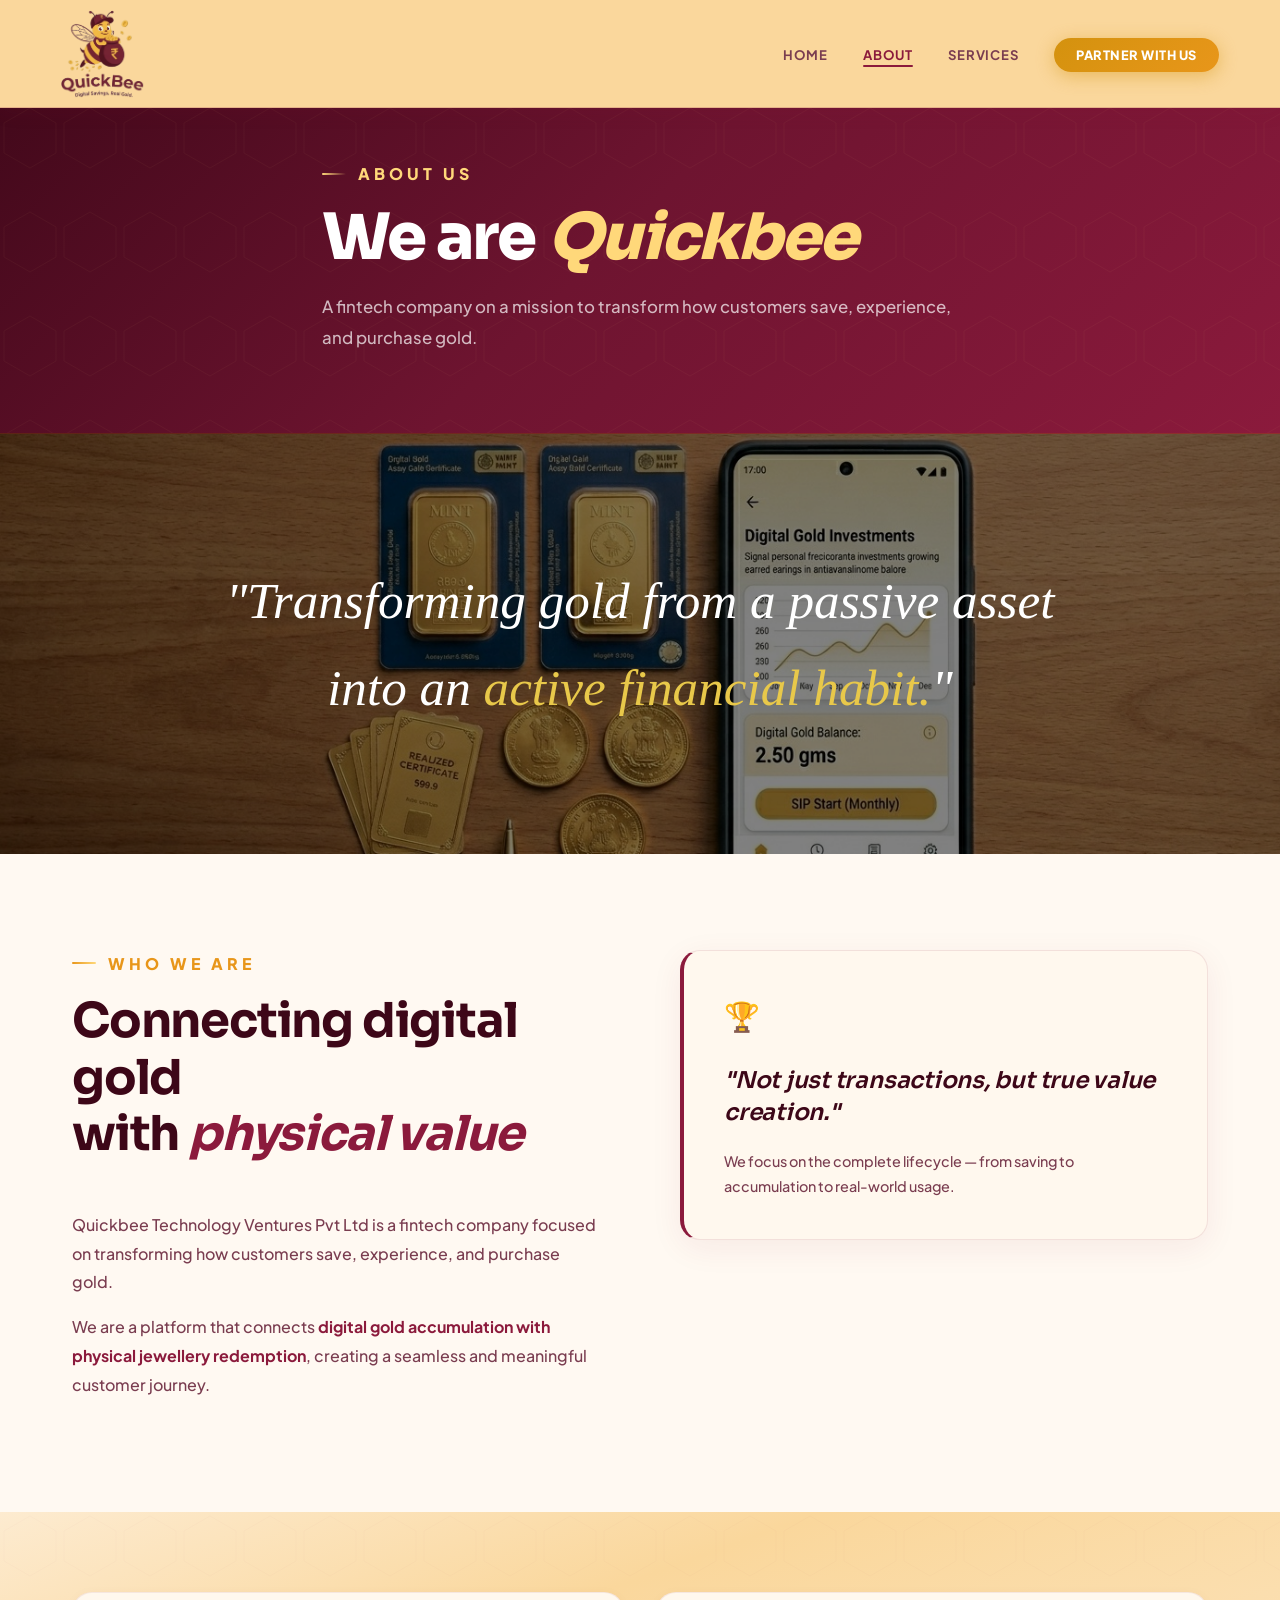
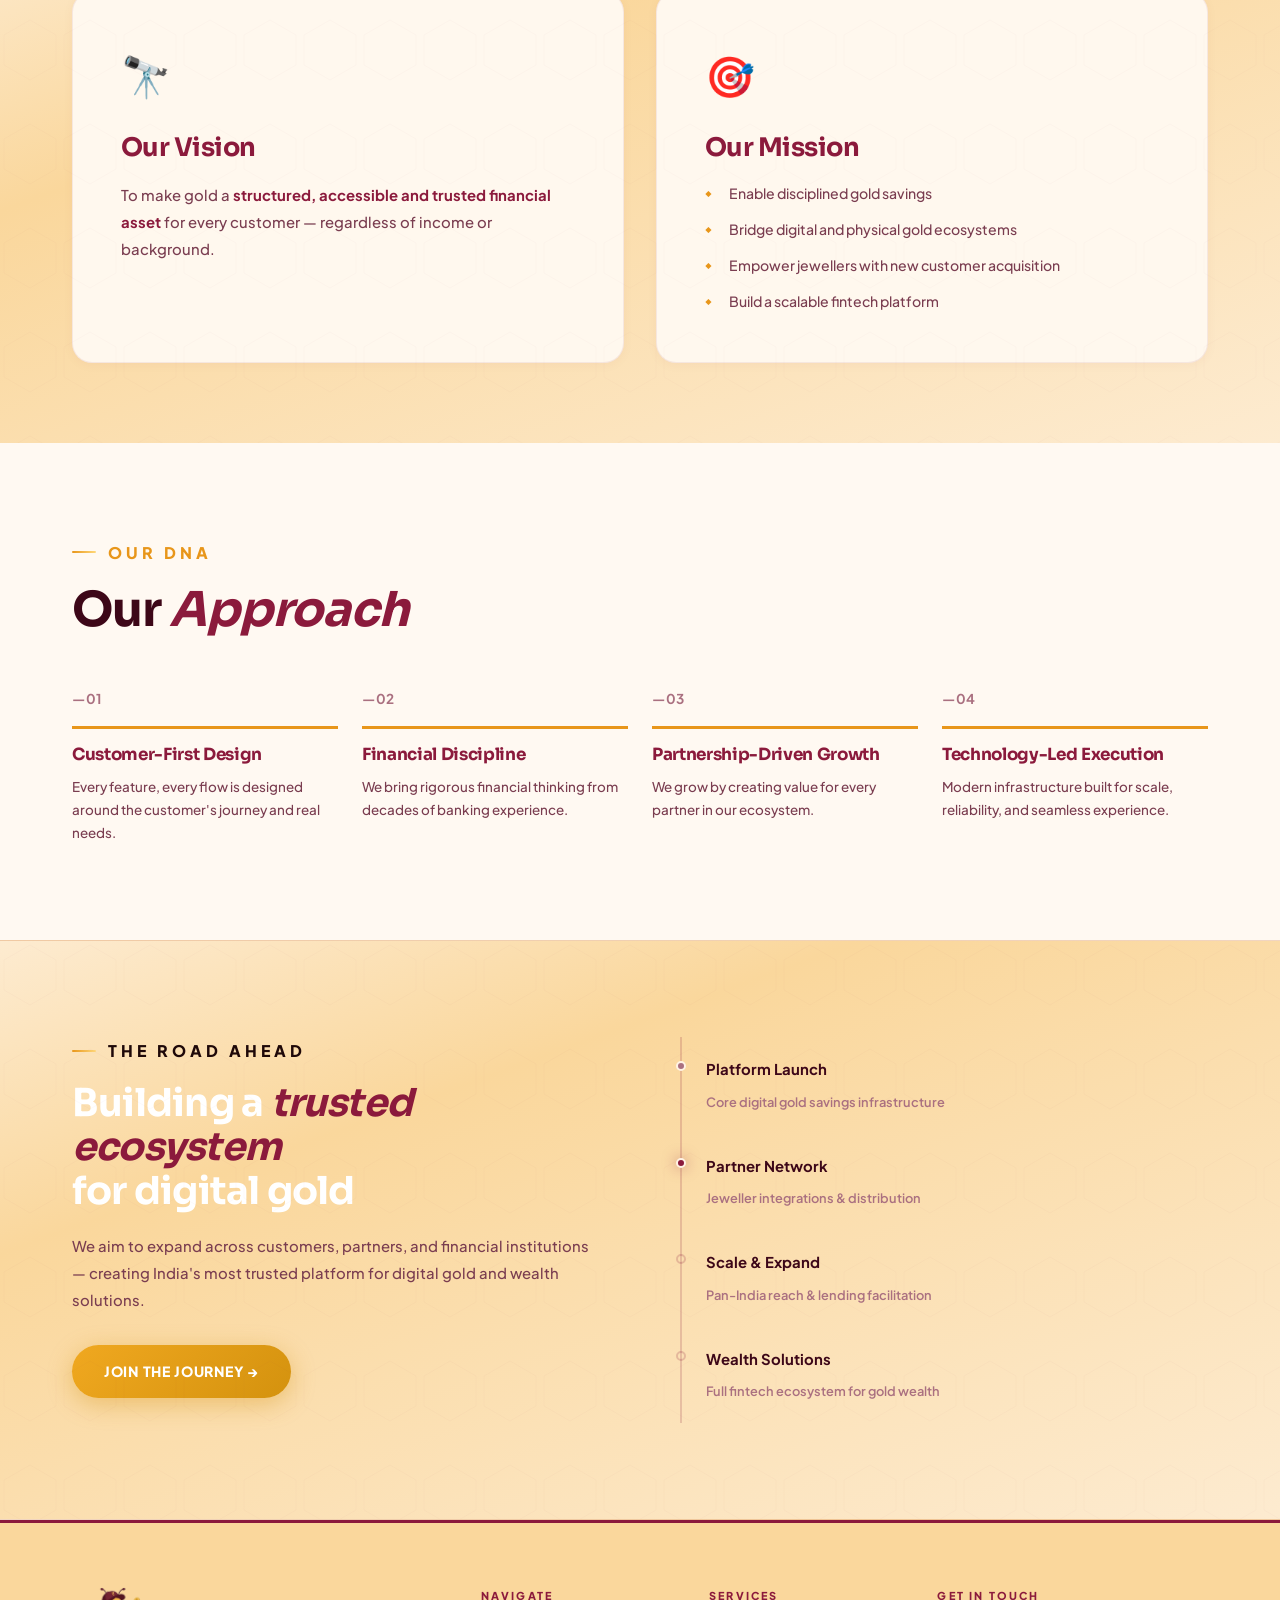
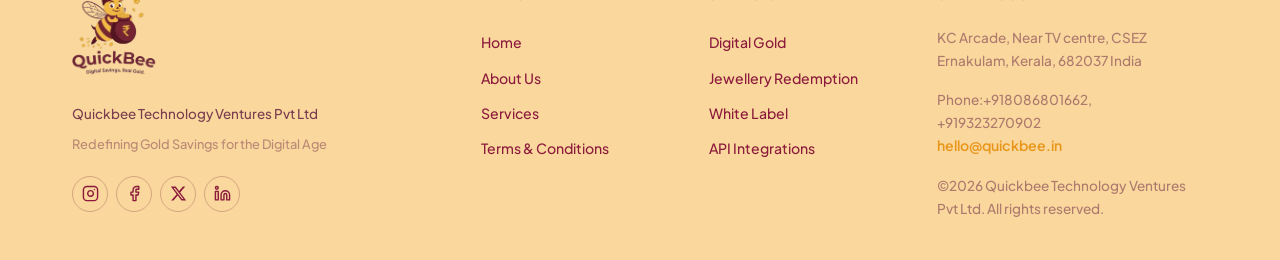
==== about.html @ bd5baaf5 "Add files via upload" ====
<!DOCTYPE html>
<html lang="en">
<head>
  <meta charset="UTF-8" />
  <meta name="viewport" content="width=device-width, initial-scale=1.0" />
  <title>About Us — Quickbee</title>
  <link rel="stylesheet" href="styles.css" />
  <link rel="preconnect" href="https://fonts.googleapis.com">
  <link rel="preconnect" href="https://fonts.gstatic.com" crossorigin>
  <link href="https://fonts.googleapis.com/css2?family=Sora:wght@400;600;700;800&family=Plus+Jakarta+Sans:ital,wght@0,400;0,500;0,600;0,700;0,800;1,500&display=swap" rel="stylesheet">
</head>
<body>

<!-- NAV -->
<nav class="nav" id="nav">
   <a href="index.html" class="nav-logo">
  <img src="logo.png" alt="Quickbee" class="nav-logo-img">
</a>
  <ul class="nav-links">
    <li><a href="index.html">Home</a></li>
    <li><a href="about.html" class="active">About</a></li>
    <li><a href="services.html">Services</a></li>
    <!--<li><a href="team.html">Team</a></li>-->
    <li><a href="index.html#contact" class="nav-cta">Partner With Us</a></li>
  </ul>
  <button class="hamburger" id="hamburger">
    <span></span><span></span><span></span>
  </button>
</nav>

<!-- PAGE HERO -->
<section class="page-hero">
  <div class="page-hero-bg">
    <div class="gold-orb orb1"></div>
    <div class="gold-orb orb2"></div>
  </div>
  <div class="container page-hero-content">
    <div class="section-label reveal" >About Us</div>
    <h1 class="reveal">We are <em>Quickbee</em></h1>
    <p class="reveal">A fintech company on a mission to transform how customers save, experience, and purchase gold.</p>
  </div>
</section>
<div style="width:100%; height:420px; overflow:hidden; position:relative;">
  <img src="about.jpg" 
       alt="Gold bars" 
       style="width:100%; height:100%; object-fit:cover; object-position:center; filter:brightness(0.5);">
  <div style="position:absolute; inset:0; display:flex; align-items:center; justify-content:center; flex-direction:column; gap:1rem;">
    <p style="font-family:'Cormorant Garamond',serif; font-size:clamp(1.8rem,4vw,3.5rem); color:#fff; font-style:italic; text-align:center; padding:0 2rem;">
      "Transforming gold from a passive asset<br/>into an <span style="color:#e8c84a">active financial habit.</span>"
    </p>
  </div>
</div>
<!-- WHO WE ARE -->
<section class="section-pad">
  <div class="container about-intro">
    <div class="about-text reveal">
      <div class="section-label">Who We Are</div>
      <h2 class="section-title">Connecting digital gold<br/>with <em>physical value</em></h2>
      <p>Quickbee Technology Ventures Pvt Ltd is a fintech company focused on transforming how customers save, experience, and purchase gold.</p>
      <p>We are a platform that connects <strong>digital gold accumulation with physical jewellery redemption</strong>, creating a seamless and meaningful customer journey.</p>
    </div>
    <div class="about-highlight reveal">
      <div class="highlight-card">
        <div class="hc-icon">🏆</div>
        <blockquote>"Not just transactions, but true value creation."</blockquote>
        <p>We focus on the complete lifecycle — from saving to accumulation to real-world usage.</p>
      </div>
    </div>
  </div>
</section>

<!-- VISION & MISSION -->
<section class="vm-section">
  <div class="container">
    <div class="vm-grid">
      <div class="vm-card reveal" style="--delay:0.05s">
        <div class="vm-icon">🔭</div>
        <h3>Our Vision</h3>
        <p>To make gold a <strong>structured, accessible and trusted financial asset</strong> for every customer — regardless of income or background.</p>
      </div>
      <div class="vm-card mission reveal" style="--delay:0.2s">
        <div class="vm-icon">🎯</div>
        <h3>Our Mission</h3>
        <ul class="vm-list">
          <li>Enable disciplined gold savings</li>
          <li>Bridge digital and physical gold ecosystems</li>
          <li>Empower jewellers with new customer acquisition</li>
          <li>Build a scalable fintech platform</li>
        </ul>
      </div>
    </div>
  </div>
</section>

<!-- APPROACH -->
<section class="section-pad">
  <div class="container">
    <div class="section-label reveal">Our DNA</div>
    <h2 class="section-title reveal">Our <em>Approach</em></h2>
    <div class="approach-grid">
      <div class="approach-item reveal" style="--delay:0.05s">
        <div class="approach-num">—01</div>
        <h3>Customer-First Design</h3>
        <p>Every feature, every flow is designed around the customer's journey and real needs.</p>
      </div>
      <div class="approach-item reveal" style="--delay:0.15s">
        <div class="approach-num">—02</div>
        <h3>Financial Discipline</h3>
        <p>We bring rigorous financial thinking from decades of banking experience.</p>
      </div>
      <div class="approach-item reveal" style="--delay:0.25s">
        <div class="approach-num">—03</div>
        <h3>Partnership-Driven Growth</h3>
        <p>We grow by creating value for every partner in our ecosystem.</p>
      </div>
      <div class="approach-item reveal" style="--delay:0.35s">
        <div class="approach-num">—04</div>
        <h3>Technology-Led Execution</h3>
        <p>Modern infrastructure built for scale, reliability, and seamless experience.</p>
      </div>
    </div>
  </div>
</section>

<!-- ROAD AHEAD -->
<section class="road-ahead">
  <div class="container road-content">
    <div class="road-text reveal">
      <div class="section-label" style="color:var(--gold-light)">The Road Ahead</div>
      <h2 style="color:#fff">Building a <em>trusted ecosystem</em><br/>for digital gold</h2>
      <p>We aim to expand across customers, partners, and financial institutions — creating India's most trusted platform for digital gold and wealth solutions.</p>
      <a href="index.html#contact" class="btn-gold" style="margin-top:2rem; display:inline-block">Join the Journey →</a>
    </div>
    <div class="road-visual reveal">
      <div class="timeline">
        <div class="tl-item">
          <div class="tl-dot"></div>
          <div class="tl-text">
            <strong>Platform Launch</strong>
            <span>Core digital gold savings infrastructure</span>
          </div>
        </div>
        <div class="tl-item">
          <div class="tl-dot active"></div>
          <div class="tl-text">
            <strong>Partner Network</strong>
            <span>Jeweller integrations & distribution</span>
          </div>
        </div>
        <div class="tl-item">
          <div class="tl-dot upcoming"></div>
          <div class="tl-text">
            <strong>Scale & Expand</strong>
            <span>Pan-India reach & lending facilitation</span>
          </div>
        </div>
        <div class="tl-item">
          <div class="tl-dot upcoming"></div>
          <div class="tl-text">
            <strong>Wealth Solutions</strong>
            <span>Full fintech ecosystem for gold wealth</span>
          </div>
        </div>
      </div>
    </div>
  </div>
</section>

<!-- FOOTER -->
<footer class="footer">
  <div class="container footer-grid">
    <div class="footer-brand">
       <a href="index.html" class="nav-logo">
  <img src="logo.png" alt="Quickbee" class="nav-logo-img">
</a>
      <p>Quickbee Technology Ventures Pvt Ltd</p>
      <p style="margin-top:0.5rem; font-size:0.8rem; opacity:0.5">Redefining Gold Savings for the Digital Age</p>
	   <div class="footer-social">
        <a href="" target="_blank" rel="noopener" aria-label="Instagram">
          <svg xmlns="http://www.w3.org/2000/svg" width="17" height="17" viewBox="0 0 24 24" fill="none" stroke="currentColor" stroke-width="2" stroke-linecap="round" stroke-linejoin="round"><rect x="2" y="2" width="20" height="20" rx="5" ry="5"/><path d="M16 11.37A4 4 0 1 1 12.63 8 4 4 0 0 1 16 11.37z"/><line x1="17.5" y1="6.5" x2="17.51" y2="6.5"/></svg>
        </a>
        <a href="" target="_blank" rel="noopener" aria-label="Facebook">
          <svg xmlns="http://www.w3.org/2000/svg" width="17" height="17" viewBox="0 0 24 24" fill="none" stroke="currentColor" stroke-width="2" stroke-linecap="round" stroke-linejoin="round"><path d="M18 2h-3a5 5 0 0 0-5 5v3H7v4h3v8h4v-8h3l1-4h-4V7a1 1 0 0 1 1-1h3z"/></svg>
        </a>
        <a href="" target="_blank" rel="noopener" aria-label="X (Twitter)">
          <svg xmlns="http://www.w3.org/2000/svg" width="17" height="17" viewBox="0 0 24 24" fill="currentColor"><path d="M18.244 2.25h3.308l-7.227 8.26 8.502 11.24H16.17l-5.214-6.817L4.99 21.75H1.68l7.73-8.835L1.254 2.25H8.08l4.713 6.231zm-1.161 17.52h1.833L7.084 4.126H5.117z"/></svg>
        </a>
        <a href="" target="_blank" rel="noopener" aria-label="LinkedIn">
          <svg xmlns="http://www.w3.org/2000/svg" width="17" height="17" viewBox="0 0 24 24" fill="none" stroke="currentColor" stroke-width="2" stroke-linecap="round" stroke-linejoin="round"><path d="M16 8a6 6 0 0 1 6 6v7h-4v-7a2 2 0 0 0-2-2 2 2 0 0 0-2 2v7h-4v-7a6 6 0 0 1 6-6z"/><rect x="2" y="9" width="4" height="12"/><circle cx="4" cy="4" r="2"/></svg>
        </a>
       
      </div>
    </div>
    <div class="footer-links">
      <h4>Navigate</h4>
      <a href="index.html">Home</a>
      <a href="about.html">About Us</a> 
      <a href="services.html">Services</a>
      <!--<a href="team.html">Team</a>-->
	        <a href="terms.html">Terms &amp; Conditions</a>

    </div>
    <div class="footer-links">
      <h4>Services</h4>
      <a href="services.html">Digital Gold</a>
      <a href="services.html">Jewellery Redemption</a>
      <a href="services.html">White Label</a>
      <a href="services.html">API Integrations</a>
    </div>
   <div class="footer-contact">
      <h4>Get In Touch</h4>
	        <p style="margin-top:1rem; font-size:0.85rem; opacity:0.6">KC Arcade, Near TV centre, CSEZ
Ernakulam, Kerala, 682037
India
</p>
<p style="margin-top:1rem; font-size:0.85rem; opacity:0.6">Phone:+918086801662, <br>
        +919323270902

</p>
      <a href="mailto:hello@quickbee.in">hello@quickbee.in</a>
      <p style="margin-top:1rem; font-size:0.85rem; opacity:0.6">©2026 Quickbee Technology Ventures Pvt Ltd. All rights reserved.</p>
    </div>
  </div>
</footer>

<script src="main.js"></script>
</body>
</html>
---- styles.css ----
/* QUICKBEE CSS — VERSION 4 — MOBILE RESPONSIVE FIX */

/* ============================================================
   QUICKBEE — Premium Redesign
   Fonts: Plus Jakarta Sans (body) + Sora (display)
   Theme: Dark hero, warm maroon/gold, rich sections
   ============================================================ */

/* --- TOKENS --- */
:root {
  --maroon:       #8B1A3C;
  --maroon-dark:  #5C0E26;
  --maroon-deep:  #3D0718;
  --maroon-mid:   #A82B50;
  --maroon-rich:  #6E1430;

  --gold:         #D4920E;
  --gold-bright:  #F0A820;
  --gold-warm:    #E8961A;
  --gold-pale:    #FFD87A;
  --gold-honey:   #FFC542;

  --cream:        #FFF9F2;
  --cream2:       #FFF3E5;
  --cream3:       #FDEBD2;
  --peach:        #FFE5CC;
  --warm-white:   #FFFAF5;

  --text:         #1E0808;
  --text-body:    #4A1525;
  --text-muted:   #7A3D50;
  --text-light:   #AA7080;
  --white:        #FFFFFF;

  --radius:       12px;
  --radius-lg:    20px;
  --radius-xl:    28px;
  --transition:   0.3s cubic-bezier(.25,.46,.45,.94);

  /* Section backgrounds */
  --section-alt: #fdebd0;
  --section-dark: linear-gradient(135deg, #3D0718 0%, #6E1430 50%, #8B1A3C 100%);
}

/* ============================================================
   RESET & BASE
   ============================================================ */
*, *::before, *::after { box-sizing: border-box; margin: 0; padding: 0; }
html { scroll-behavior: smooth; font-size: 16px; }

body {
  background: var(--cream);
  color: var(--text);
  font-family: 'Plus Jakarta Sans', sans-serif;
  font-weight: 400;
  line-height: 1.7;
  overflow-x: hidden;
}
/* ============================================================
   MOBILE-FIRST CRITICAL OVERRIDES — runs early to prevent flash
   ============================================================ */
@media (max-width: 900px) {
  .nav-links { display: none !important; }
  .hamburger { display: flex !important; }
}

img { max-width: 100%; display: block; }
a { text-decoration: none; color: inherit; }

h1, h2, h3 {
  font-family: 'Sora', sans-serif;
  line-height: 1.15;
  font-weight: 700;
  letter-spacing: -0.02em;
}

em { font-style: italic; color: var(--maroon); }

/* em inside dark backgrounds should be gold, not maroon */
.page-hero em,
.ecosystem em,
.testimonials em,
.cta-banner em,
.numbers-section em { color: var(--gold-pale); -webkit-text-fill-color: var(--gold-pale); }
.container { max-width: 1200px; margin: 0 auto; padding: 0 2rem; }
.section-pad { padding: 6rem 0; }

/* ============================================================
   NAV
   ============================================================ */
.nav {
  position: fixed;
  top: 0; left: 0; right: 0;
  z-index: 200;
  display: flex;
  align-items: center;
  justify-content: space-between;
  padding: 0.6rem 3.8rem;
  transition: var(--transition);
background: #FAD79C;
border-bottom: 1px solid rgba(139,26,60,0.2);
box-shadow: 0 2px 20px rgba(139,26,60,0.1);
}

.nav.scrolled {
  background: #FAD79C;
  border-bottom-color: rgba(139,26,60,0.2);
  backdrop-filter: none;
  -webkit-backdrop-filter: none;
  box-shadow: 0 4px 20px rgba(139,26,60,0.15);
}

/* On dark hero, nav links are white */

.nav-logo-img {
  height: 88px;
  width: auto;
  max-width: 160px;
  object-fit: contain;
  transition: height 0.3s ease;
}

.nav.scrolled .nav-logo-img {
  height: 88px;
}

.nav-logo {
  display: flex;
  align-items: center;
}
.nav-links {
	color: var(--maroon);

  display: flex;
  align-items: center;
  gap: 2.2rem;
  list-style: none;
}

.nav-links a {
  font-size: 0.82rem;
  font-weight: 700;
  letter-spacing: 0.06em;
  text-transform: uppercase;
  color: var(--text-muted);
  transition: color var(--transition);
  position: relative;
}

.nav-links a::after {
  content: '';
  position: absolute;
  bottom: -4px;
  left: 0; right: 0;
  height: 2px;
  background: var(--maroon);
  border-radius: 2px;
  transform: scaleX(0);
  transition: transform var(--transition);
}

.nav-links a:hover::after,
.nav-links a.active::after { transform: scaleX(1); }
.nav-links a:hover,
.nav-links a.active { color: var(--maroon); }
.nav:not(.scrolled) .nav-links a:hover { color: var(--maroon); }

.nav-cta {
  background: linear-gradient(135deg, var(--gold) 0%, var(--gold-warm) 100%) !important;
  color: #fff !important;
  padding: 0.55rem 1.4rem !important;
  border-radius: 50px !important;
  font-size: 0.8rem !important;
  font-weight: 800 !important;
  letter-spacing: 0.04em !important;
  box-shadow: 0 4px 18px rgba(212,146,14,0.45) !important;
  transition: all var(--transition) !important;
}
.nav-cta:hover {
  transform: translateY(-2px) !important;
  box-shadow: 0 8px 28px rgba(212,146,14,0.55) !important;
}
.nav-cta::after { display: none !important; }

.hamburger {
  display: none;
  flex-direction: column;
  gap: 5px;
  background: none;
  border: none;
  cursor: pointer;
  padding: 8px;
  min-width: 44px;
  min-height: 44px;
  align-items: center;
  justify-content: center;
  border-radius: 8px;
  transition: background var(--transition);
}
.hamburger:hover { background: rgba(139,26,60,0.08); }
.hamburger span {
  display: block;
  width: 26px;
  height: 2.5px;
  background: var(--maroon);
  border-radius: 2px;
  transition: var(--transition);
}

/* ============================================================
   BUTTONS
   ============================================================ */
.btn-gold {
  display: inline-flex;
  align-items: center;
  gap: 0.5rem;
  background: linear-gradient(135deg, var(--gold-bright) 0%, var(--gold) 100%);
  color: #fff;
  font-family: 'Plus Jakarta Sans', sans-serif;
  font-size: 0.88rem;
  font-weight: 800;
  letter-spacing: 0.05em;
  text-transform: uppercase;
  padding: 0.9rem 2rem;
  border-radius: 50px;
  border: none;
  cursor: pointer;
  transition: all var(--transition);
  box-shadow: 0 6px 24px rgba(212,146,14,0.4);
}
.btn-gold:hover {
  transform: translateY(-3px);
  box-shadow: 0 14px 36px rgba(212,146,14,0.5);
  filter: brightness(1.08);
}

.btn-outline {
  display: inline-flex;
  align-items: center;
  background: rgba(255,255,255,0.12);
  color: #fff;
  font-family: 'Plus Jakarta Sans', sans-serif;
  font-size: 0.88rem;
  font-weight: 700;
  letter-spacing: 0.05em;
  text-transform: uppercase;
  padding: 0.9rem 2rem;
  border-radius: 50px;
  border: 2px solid rgba(255,255,255,0.4);
  cursor: pointer;
  transition: var(--transition);
}
.btn-outline:hover {
  background: rgba(255,255,255,0.22);
  border-color: rgba(255,255,255,0.75);
  transform: translateY(-2px);
}

/* On light backgrounds */
.btn-outline.dark {
  background: transparent;
  color: var(--maroon);
  border-color: var(--maroon);
}
.btn-outline.dark:hover {
  background: var(--maroon);
  color: #fff;
}

.btn-outline-light {
  display: inline-flex;
  align-items: center;
  background: rgba(255,255,255,0.1);
  color: #fff;
  font-size: 0.88rem;
  font-weight: 700;
  letter-spacing: 0.05em;
  text-transform: uppercase;
  padding: 0.9rem 2rem;
  border-radius: 50px;
  border: 2px solid rgba(255,255,255,0.35);
  cursor: pointer;
  transition: var(--transition);
}
.btn-outline-light:hover { background: rgba(255,255,255,0.2); border-color: rgba(255,255,255,0.65); }

/* ============================================================
   REVEAL ANIMATION
   ============================================================ */
.reveal {
  opacity: 0;
  transform: translateY(30px);
  transition: opacity 0.75s cubic-bezier(.22,.61,.36,1), transform 0.75s cubic-bezier(.22,.61,.36,1);
  transition-delay: var(--delay, 0s);
}
.reveal.in-view { opacity: 1; transform: none; }

/* ============================================================
   SECTION LABELS
   ============================================================ */
.section-label {
  font-family: 'Plus Jakarta Sans', sans-serif;
  font-size: 1rem;
  font-weight: 800;
  letter-spacing: 0.25em;
  text-transform: uppercase;
  color: var(--gold-warm);
  margin-bottom: 1rem;
  display: flex;
  align-items: center;
  gap: 0.75rem;
}
.section-label::before {
  content: '';
  display: inline-block;
  width: 24px;
  height: 2px;
  background: linear-gradient(90deg, var(--gold-warm), var(--gold-pale));
  border-radius: 2px;
}

.section-title {
  font-family: 'Sora', sans-serif;
  font-size: clamp(2rem, 4vw, 3rem);
  font-weight: 700;
  line-height: 1.18;
  color: var(--maroon-deep);
  margin-bottom: 3rem;
  letter-spacing: -0.025em;
}

/* ============================================================
   HERO — DARK with gold background image
   ============================================================ */
.hero {
  min-height: 100vh;
  display: flex;
  align-items: center;
  position: relative;
  overflow: hidden;
  padding: 7rem 3rem 5rem;
  gap: 4rem;
  max-width: 100%;
}

/* Dark overlay over bg image */
.hero::before {
  content: '';
  position: absolute;
  inset: 0;
  background:
    linear-gradient(135deg,
      rgba(61,7,24,0.88) 0%,
      rgba(110,20,48,0.82) 40%,
      rgba(139,26,60,0.75) 70%,
      rgba(61,7,24,0.85) 100%);
  z-index: 1;
}

/* Animated shimmer */
.hero::after {
  content: '';
  position: absolute;
  inset: 0;
  background: radial-gradient(ellipse 700px 500px at 70% 50%, rgba(212,146,14,0.18) 0%, transparent 70%);
  z-index: 1;
  animation: shimmer 6s ease-in-out infinite alternate;
}

@keyframes shimmer {
  from { opacity: 0.5; transform: scale(1); }
  to   { opacity: 1;   transform: scale(1.05); }
}

/* Background image via hero-bg div */
.hero-bg {
  position: absolute !important;
  inset: 0 !important;
  background-image: url('https://images.unsplash.com/photo-1610375461246-83df859d849d?w=1800&q=80') !important;
  background-size: cover !important;
  background-position: center !important;
  background-attachment: scroll !important;
  opacity: 1 !important;
  z-index: 0 !important;
  transform: scale(1.05);
  animation: bgZoom 20s ease-in-out infinite alternate;
}
.hero-bg .gold-orb,
.hero-bg .grid-lines { display: none; }

@keyframes bgZoom {
  from { transform: scale(1); }
  to   { transform: scale(1.06); }
}

/* Honeycomb pattern overlay */
.hero-hex {
  position: absolute;
  inset: 0;
  z-index: 1;
  opacity: 0.07;
  background-image: url("data:image/svg+xml,%3Csvg xmlns='http://www.w3.org/2000/svg' width='60' height='104'%3E%3Cpath d='M30 4L4 19v30l26 15 26-15V19z' fill='none' stroke='%23FFD87A' stroke-width='1.5'/%3E%3Cpath d='M30 74L4 89v15h52V89z' fill='none' stroke='%23FFD87A' stroke-width='1.5'/%3E%3C/svg%3E");
  background-size: 60px 104px;
  pointer-events: none;
}

.hero-content {
  flex: 1;
  max-width: 640px;
  z-index: 2;
  position: relative;
}

.hero-badge {
  display: inline-flex;
  align-items: center;
  gap: 0.6rem;
  font-size: 0.72rem;
  font-weight: 800;
  letter-spacing: 0.18em;
  text-transform: uppercase;
  color: var(--gold-pale);
  background: rgba(212,146,14,0.18);
  border: 1.5px solid rgba(212,146,14,0.4);
  padding: 0.45rem 1.1rem;
  border-radius: 50px;
  margin-bottom: 1.75rem;
  backdrop-filter: blur(8px);
}

.hero-badge::before {
  content: '✦';
  font-size: 0.8rem;
  color: var(--gold-pale);
  animation: pulse 2s ease-in-out infinite;
}

@keyframes pulse {
  0%, 100% { opacity: 1; transform: scale(1); }
  50% { opacity: 0.5; transform: scale(0.8); }
}

.hero-title {
  font-family: 'Sora', sans-serif;
  font-size: clamp(3rem, 5.5vw, 5rem);
  font-weight: 800;
  line-height: 1.08;
  color: #fff;
  margin-bottom: 1.5rem;
  letter-spacing: -0.03em;
}

.hero-title em {
  display: block;
  font-style: normal;
  background: linear-gradient(90deg, var(--gold-pale) 0%, var(--gold-honey) 50%, var(--gold-bright) 100%);
  -webkit-background-clip: text;
  -webkit-text-fill-color: transparent;
  background-clip: text;
  font-weight: 800;
}

.hero-sub {
  font-size: 1.05rem;
  color: rgba(255,255,255,0.75);
  line-height: 1.82;
  margin-bottom: 2.5rem;
  max-width: 520px;
  font-weight: 500;
}

.hero-ctas {
  display: flex;
  gap: 1rem;
  flex-wrap: wrap;
  margin-bottom: 3rem;
}

/* Trust badges */
.hero-trust {
  display: flex;
  align-items: center;
  gap: 1rem;
  flex-wrap: wrap;
  margin-bottom: 2rem;
}

.trust-badge {
  display: flex;
  align-items: center;
  gap: 0.4rem;
  font-size: 0.72rem;
  font-weight: 700;
  color: rgba(255,255,255,0.65);
  letter-spacing: 0.04em;
}

.trust-badge .dot {
  width: 16px;
  height: 16px;
  border-radius: 50%;
  background: rgba(212,146,14,0.3);
  border: 1.5px solid var(--gold-warm);
  display: flex;
  align-items: center;
  justify-content: center;
  font-size: 0.55rem;
  color: var(--gold-pale);
}

.hero-stats {
  display: flex;
  align-items: center;
  gap: 2rem;
  padding-top: 2rem;
  border-top: 1px solid rgba(255,255,255,0.15);
}

.stat { display: flex; flex-direction: column; gap: 0.2rem; }
.stat-num {
  font-family: 'Sora', sans-serif;
  font-size: 1.05rem;
  font-weight: 700;
  color: var(--gold-pale);
  letter-spacing: -0.01em;
}
.stat-label {
  font-size: 0.68rem;
  font-weight: 700;
  letter-spacing: 0.1em;
  text-transform: uppercase;
  color: rgba(255,255,255,0.45);
}
.stat-divider {
  width: 1px;
  height: 34px;
  background: rgba(255,255,255,0.15);
}

/* ============================================================
   GOLD CARD — Right side hero
   ============================================================ */
.hero-visual {
  flex: 0 0 360px;
  z-index: 2;
  position: relative;
}

/* Floating coins animation */
.coin {
  position: absolute;
  font-size: 1.5rem;
  animation: floatCoin 4s ease-in-out infinite;
  pointer-events: none;
  z-index: 3;
  filter: drop-shadow(0 4px 8px rgba(0,0,0,0.3));
}
.coin-1 { top: -20px; right: 20px; animation-delay: 0s; }
.coin-2 { top: 30px; right: -20px; animation-delay: 0.8s; }
.coin-3 { bottom: 40px; right: -15px; animation-delay: 1.6s; }
.coin-4 { bottom: -10px; left: 20px; animation-delay: 2.4s; }

@keyframes floatCoin {
  0%, 100% { transform: translateY(0) rotate(0deg); }
  50% { transform: translateY(-12px) rotate(15deg); }
}

.gold-card {
  background: linear-gradient(145deg, rgba(255,255,255,0.95) 0%, rgba(255,249,242,0.98) 100%);
  border: 1px solid rgba(139,26,60,0.12);
  border-radius: var(--radius-xl);
  padding: 2rem;
  box-shadow:
    0 40px 80px rgba(61,7,24,0.4),
    0 16px 40px rgba(61,7,24,0.25),
    inset 0 1px 0 rgba(255,255,255,1);
  position: relative;
  overflow: hidden;
  backdrop-filter: blur(20px);
}

.gold-card::before {
  content: '';
  position: absolute;
  top: 0; left: 0; right: 0;
  height: 4px;
  background: linear-gradient(90deg, var(--maroon) 0%, var(--gold-warm) 50%, var(--gold-pale) 100%);
}

.gold-card::after {
  content: '';
  position: absolute;
  bottom: -80px; right: -50px;
  width: 220px; height: 220px;
  background: radial-gradient(circle, rgba(212,146,14,0.08) 0%, transparent 70%);
  pointer-events: none;
}

.gc-header {
  display: flex;
  justify-content: space-between;
  align-items: center;
  margin-bottom: 1.75rem;
}
.gc-logo {
  font-family: 'Sora', sans-serif;
  font-size: 1rem;
  color: var(--maroon);
  font-weight: 700;
  display: flex;
  align-items: center;
  gap: 0.35rem;
}
.gc-tag {
  font-size: 0.65rem;
  letter-spacing: 0.14em;
  text-transform: uppercase;
  color: var(--gold);
  background: linear-gradient(135deg, rgba(212,146,14,0.1), rgba(240,168,32,0.08));
  padding: 0.28rem 0.75rem;
  border-radius: 20px;
  border: 1.5px solid rgba(212,146,14,0.3);
  font-weight: 800;
}

.gc-amount { margin-bottom: 1.25rem; }
.gc-label {
  display: block;
  font-size: 0.65rem;
  text-transform: uppercase;
  letter-spacing: 0.16em;
  color: var(--text-light);
  margin-bottom: 0.65rem;
  font-weight: 700;
}

.gc-view-btn {
  display: flex;
  align-items: center;
  gap: 0.75rem;
  background: linear-gradient(135deg, var(--maroon-dark) 0%, var(--maroon) 50%, var(--maroon-mid) 100%);
  color: #fff;
  border: none;
  border-radius: 14px;
  padding: 0.95rem 1.25rem;
  cursor: pointer;
  width: 100%;
  font-family: 'Plus Jakarta Sans', sans-serif;
  font-size: 0.9rem;
  font-weight: 700;
  transition: all var(--transition);
  box-shadow: 0 8px 24px rgba(139,26,60,0.35);
  position: relative;
  overflow: hidden;
}

.gc-view-btn::before {
  content: '';
  position: absolute;
  inset: 0;
  background: linear-gradient(135deg, rgba(255,255,255,0.12), transparent);
  opacity: 0;
  transition: opacity var(--transition);
}

.gc-view-btn:hover { transform: translateY(-2px); box-shadow: 0 14px 34px rgba(139,26,60,0.45); }
.gc-view-btn:hover::before { opacity: 1; }

.gc-view-icon {
  width: 36px; height: 36px;
  background: rgba(255,255,255,0.18);
  border-radius: 10px;
  display: flex; align-items: center; justify-content: center;
  font-size: 1rem;
  flex-shrink: 0;
  border: 1px solid rgba(255,255,255,0.2);
}
.gc-view-text { text-align: left; flex: 1; }
.gc-view-text span:first-child {
  display: block;
  font-size: 0.68rem;
  opacity: 0.7;
  font-weight: 600;
  letter-spacing: 0.06em;
  text-transform: uppercase;
}
.gc-view-text span:last-child { display: block; font-size: 0.95rem; font-weight: 800; }
.gc-view-arrow { font-size: 1rem; opacity: 0.6; }

/* Progress */
.gc-bar {
  height: 5px;
  background: rgba(139,26,60,0.1);
  border-radius: 3px;
  margin-bottom: 0.5rem;
  overflow: hidden;
}
.gc-progress {
  height: 100%;
  width: 82%;
  background: linear-gradient(90deg, var(--maroon) 0%, var(--gold-warm) 70%, var(--gold-pale) 100%);
  border-radius: 3px;
  position: relative;
  animation: progressFill 1.5s ease-out;
}
@keyframes progressFill { from { width: 0; } to { width: 82%; } }
.gc-progress::after {
  content: '';
  position: absolute;
  right: -2px; top: -3px;
  width: 11px; height: 11px;
  background: var(--gold-honey);
  border-radius: 50%;
  box-shadow: 0 0 12px rgba(212,146,14,0.7);
}

.gc-footer {
  display: flex;
  justify-content: space-between;
  font-size: 0.72rem;
  color: var(--text-light);
  margin-bottom: 1.5rem;
  font-weight: 700;
}

/* Mini stats inside card */
.gc-mini-stats {
  display: grid;
  grid-template-columns: 1fr 1fr;
  gap: 0.75rem;
  margin-bottom: 1rem;
}

.gc-mini-stat {
  background: linear-gradient(135deg, rgba(139,26,60,0.05), rgba(212,146,14,0.04));
  border: 1px solid rgba(139,26,60,0.1);
  border-radius: 10px;
  padding: 0.65rem 0.85rem;
}

.gc-mini-label {
  font-size: 0.6rem;
  color: var(--text-light);
  font-weight: 700;
  letter-spacing: 0.1em;
  text-transform: uppercase;
  display: block;
  margin-bottom: 0.2rem;
}

.gc-mini-value {
  font-family: 'Sora', sans-serif;
  font-size: 0.92rem;
  color: var(--maroon);
  font-weight: 700;
}

.gc-sparkline { height: 52px; opacity: 0.65; }
.gc-sparkline svg { width: 100%; height: 100%; }

/* ============================================================
   LOGIN MODAL
   ============================================================ */
.login-modal-overlay {
  display: none;
  position: fixed;
  inset: 0;
  background: rgba(30,8,8,0.65);
  backdrop-filter: blur(10px);
  -webkit-backdrop-filter: blur(10px);
  z-index: 1000;
  align-items: center;
  justify-content: center;
}
.login-modal-overlay.active { display: flex; }

.login-modal {
  background: #fff;
  border-radius: var(--radius-xl);
  padding: 2.5rem 2rem;
  width: 100%;
  max-width: 370px;
  margin: 1rem;
  box-shadow: 0 40px 80px rgba(30,8,8,0.35), 0 0 0 1px rgba(139,26,60,0.08);
  position: relative;
  overflow: hidden;
  animation: modalIn 0.35s cubic-bezier(.22,.61,.36,1);
}

@keyframes modalIn {
  from { transform: translateY(40px) scale(0.95); opacity: 0; }
  to   { transform: translateY(0) scale(1); opacity: 1; }
}

.login-modal::before {
  content: '';
  position: absolute;
  top: 0; left: 0; right: 0;
  height: 4px;
  background: linear-gradient(90deg, var(--maroon) 0%, var(--gold-warm) 50%, var(--gold-pale) 100%);
}

.login-modal::after {
  content: '';
  position: absolute;
  bottom: -60px; right: -40px;
  width: 180px; height: 180px;
  background: radial-gradient(circle, rgba(212,146,14,0.07), transparent 70%);
  pointer-events: none;
}

.login-modal-close {
  position: absolute;
  top: 1.1rem; right: 1.1rem;
  background: rgba(139,26,60,0.07);
  border: none; width: 30px; height: 30px;
  border-radius: 50%;
  display: flex; align-items: center; justify-content: center;
  cursor: pointer; font-size: 0.85rem;
  color: var(--text-muted);
  transition: var(--transition);
  z-index: 1;
}
.login-modal-close:hover { background: rgba(139,26,60,0.14); color: var(--maroon); }

.login-modal-icon {
  width: 60px; height: 60px;
  background: linear-gradient(135deg, rgba(139,26,60,0.1), rgba(212,146,14,0.1));
  border-radius: 18px;
  display: flex; align-items: center; justify-content: center;
  font-size: 1.8rem;
  margin: 0 auto 1.25rem;
  border: 1.5px solid rgba(139,26,60,0.12);
}

.login-modal h3 {
  font-family: 'Sora', sans-serif;
  font-size: 1.4rem;
  color: var(--maroon-deep);
  text-align: center;
  margin-bottom: 0.5rem;
  font-weight: 700;
}

.login-modal p {
  font-size: 0.88rem;
  color: var(--text-muted);
  text-align: center;
  margin-bottom: 1.75rem;
  line-height: 1.65;
  font-weight: 500;
}

.login-modal-btn {
  display: block;
  width: 100%;
  background: linear-gradient(135deg, var(--maroon) 0%, var(--maroon-mid) 100%);
  color: #fff;
  border: none;
  border-radius: 50px;
  padding: 0.95rem;
  font-family: 'Plus Jakarta Sans', sans-serif;
  font-size: 0.92rem;
  font-weight: 800;
  letter-spacing: 0.03em;
  cursor: pointer;
  transition: all var(--transition);
  box-shadow: 0 6px 20px rgba(139,26,60,0.3);
  margin-bottom: 0.85rem;
}
.login-modal-btn:hover {
  transform: translateY(-2px);
  box-shadow: 0 12px 32px rgba(139,26,60,0.4);
}

.login-modal-sub {
  font-size: 0.78rem !important;
  color: var(--text-light) !important;
  margin-bottom: 0 !important;
}
.login-modal-sub a { color: var(--gold); font-weight: 700; text-decoration: underline; }

/* SCROLL HINT */
.scroll-hint {
  position: absolute;
  bottom: 2rem; left: 50%;
  transform: translateX(-50%);
  display: flex; flex-direction: column; align-items: center;
  gap: 0.5rem;
  color: rgba(255,255,255,0.45);
  font-size: 0.65rem;
  letter-spacing: 0.2em;
  text-transform: uppercase;
  font-weight: 700;
  animation: float 2.5s ease-in-out infinite;
  z-index: 2;
}
.scroll-line {
  width: 1.5px; height: 36px;
  background: linear-gradient(to bottom, rgba(255,255,255,0.4), transparent);
}
@keyframes float {
  0%, 100% { transform: translateX(-50%) translateY(0); }
  50% { transform: translateX(-50%) translateY(8px); }
}

/* ============================================================
   MARQUEE / TICKER STRIP — between hero and what-we-do
   ============================================================ */
.ticker-strip {
  background: linear-gradient(90deg, var(--maroon-dark) 0%, var(--maroon) 50%, var(--maroon-dark) 100%);
  overflow: hidden;
  padding: 0.85rem 0;
  border-top: 2px solid rgba(212,146,14,0.3);
  border-bottom: 2px solid rgba(212,146,14,0.3);
  position: relative;
  z-index: 10;
}

.ticker-inner {
  display: flex;
  gap: 0;
  animation: ticker 28s linear infinite;
  width: max-content;
}

.ticker-inner:hover { animation-play-state: paused; }

.ticker-item {
  display: flex;
  align-items: center;
  gap: 0.75rem;
  padding: 0 2.5rem;
  color: rgba(255,255,255,0.85);
  font-size: 0.78rem;
  font-weight: 700;
  letter-spacing: 0.08em;
  text-transform: uppercase;
  white-space: nowrap;
}

.ticker-dot {
  width: 6px; height: 6px;
  background: var(--gold-warm);
  border-radius: 50%;
  flex-shrink: 0;
}

.ticker-gold {
  color: var(--gold-pale);
  font-weight: 800;
}

@keyframes ticker {
  from { transform: translateX(0); }
  to   { transform: translateX(-50%); }
}

/* ============================================================
   WHAT WE DO
   ============================================================ */
.what-we-do {
  background: linear-gradient(160deg, #fdebd0 0%, #fad79c 30%, #fdebd0 100%);
  border-bottom: 1px solid rgba(139,26,60,0.1);
  position: relative;
  overflow: hidden;
}

.what-we-do::before {
  content: '';
  position: absolute;
  inset: 0;
  background-image: url("data:image/svg+xml,%3Csvg xmlns='http://www.w3.org/2000/svg' width='60' height='104'%3E%3Cpath d='M30 4L4 19v30l26 15 26-15V19z' fill='none' stroke='%238B1A3C' stroke-width='0.6'/%3E%3C/svg%3E");
  background-size: 60px 104px;
  opacity: 0.04;
  pointer-events: none;
}

.what-we-do::after {
  content: '';
  position: absolute;
  top: -80px; right: -80px;
  width: 500px; height: 500px;
  background: radial-gradient(ellipse, rgba(212,146,14,0.09) 0%, transparent 65%);
  pointer-events: none;
}

.wwd-grid {
  display: grid;
  grid-template-columns: repeat(3, 1fr);
  gap: 1.5rem;
  margin-bottom: 3rem;
}

.wwd-card {
  background: #FFF8EE;
  border: 1.5px solid rgba(139,26,60,0.08);
  border-radius: var(--radius-lg);
  padding: 2.2rem;
  transition: all var(--transition);
  transition-delay: var(--delay, 0s);
  position: relative;
  overflow: hidden;
  box-shadow: 0 2px 12px rgba(139,26,60,0.04);
}

.wwd-card::after {
  content: '';
  position: absolute;
  bottom: 0; left: 0; right: 0;
  height: 3px;
  background: linear-gradient(90deg, var(--maroon), var(--gold-warm));
  transform: scaleX(0);
  transform-origin: left;
  transition: transform 0.4s ease;
}

.wwd-card:hover {
  transform: translateY(-8px);
  border-color: rgba(139,26,60,0.18);
  box-shadow: 0 24px 56px rgba(139,26,60,0.12);
}
.wwd-card:hover::after { transform: scaleX(1); }

.wwd-icon {
  width: 52px; height: 52px;
  border-radius: 14px;
  background: linear-gradient(135deg, rgba(139,26,60,0.08), rgba(212,146,14,0.1));
  display: flex; align-items: center; justify-content: center;
  font-size: 1.6rem;
  margin-bottom: 1.25rem;
  border: 1px solid rgba(139,26,60,0.1);
}

.wwd-card h3 {
  font-size: 1.15rem;
  font-weight: 700;
  color: var(--maroon-deep);
  margin-bottom: 0.65rem;
}
.wwd-card p { font-size: 0.88rem; color: var(--text-muted); line-height: 1.75; font-weight: 500; }

.wwd-statement {
  text-align: center;
  padding: 2rem 2.5rem;
  border-radius: var(--radius-lg);
  background: linear-gradient(135deg, rgba(139,26,60,0.04), rgba(212,146,14,0.05));
  border: 1.5px dashed rgba(139,26,60,0.18);
}
.wwd-statement p {
  font-family: 'Sora', sans-serif;
  font-size: 1.4rem;
  color: var(--maroon-deep);
  font-style: italic;
  font-weight: 600;
  letter-spacing: -0.01em;
}
.wwd-statement strong { color: var(--maroon); font-weight: 800; }

/* ============================================================
   NUMBERS SHOWCASE
   ============================================================ */
.numbers-section {
  background: linear-gradient(135deg, var(--maroon-deep) 0%, var(--maroon-rich) 50%, var(--maroon) 100%);
  padding: 4rem 0;
  position: relative;
  overflow: hidden;
}

.numbers-section::before {
  content: '';
  position: absolute;
  inset: 0;
  background-image: url("data:image/svg+xml,%3Csvg xmlns='http://www.w3.org/2000/svg' width='60' height='104'%3E%3Cpath d='M30 4L4 19v30l26 15 26-15V19z' fill='none' stroke='%23FFD87A' stroke-width='0.8'/%3E%3C/svg%3E");
  background-size: 60px 104px;
  opacity: 0.05;
}

.numbers-grid {
  display: grid;
  grid-template-columns: repeat(4, 1fr);
  gap: 0;
  position: relative;
  z-index: 1;
}

.number-item {
  text-align: center;
  padding: 1.5rem 2rem;
  border-right: 1px solid rgba(255,255,255,0.1);
}
.number-item:last-child { border-right: none; }

.number-value {
  font-family: 'Sora', sans-serif;
  font-size: clamp(2rem, 3.5vw, 3rem);
  font-weight: 800;
  background: linear-gradient(135deg, var(--gold-pale) 0%, var(--gold-honey) 100%);
  -webkit-background-clip: text;
  -webkit-text-fill-color: transparent;
  background-clip: text;
  line-height: 1;
  margin-bottom: 0.4rem;
  letter-spacing: -0.02em;
}

.number-label {
  font-size: 0.75rem;
  color: rgba(255,255,255,0.55);
  font-weight: 700;
  letter-spacing: 0.1em;
  text-transform: uppercase;
}

/* ============================================================
   ECOSYSTEM
   ============================================================ */
.ecosystem {
  background: linear-gradient(135deg, var(--maroon-deep) 0%, var(--maroon-rich) 45%, var(--maroon-mid) 100%);
  padding: 6rem 0;
  position: relative;
  overflow: hidden;
}

.ecosystem::before {
  content: '';
  position: absolute;
  inset: 0;
  background-image: url("data:image/svg+xml,%3Csvg xmlns='http://www.w3.org/2000/svg' width='60' height='104'%3E%3Cpath d='M30 4L4 19v30l26 15 26-15V19z' fill='none' stroke='%23ffffff' stroke-width='0.8'/%3E%3C/svg%3E");
  background-size: 60px 104px;
  opacity: 0.04;
}

.ecosystem .section-label { color: var(--gold-pale); }
.ecosystem .section-label::before { background: linear-gradient(90deg, var(--gold-pale), transparent); }
.ecosystem .section-title { color: #fff; }

.eco-grid {
  display: grid;
  grid-template-columns: repeat(4, 1fr);
  gap: 1.25rem;
}

.eco-card {
  background: rgba(255,255,255,0.07);
  border: 1.5px solid rgba(255,255,255,0.12);
  border-radius: var(--radius-lg);
  padding: 2rem 1.5rem;
  transition: all var(--transition);
  transition-delay: var(--delay, 0s);
  position: relative;
  overflow: hidden;
}

.eco-card::before {
  content: '';
  position: absolute;
  top: 0; left: 0; right: 0;
  height: 2px;
  background: linear-gradient(90deg, transparent, rgba(212,146,14,0.6), transparent);
  opacity: 0;
  transition: opacity var(--transition);
}

.eco-card:hover {
  border-color: rgba(212,146,14,0.4);
  background: rgba(255,255,255,0.12);
  transform: translateY(-6px);
  box-shadow: 0 20px 40px rgba(0,0,0,0.2);
}
.eco-card:hover::before { opacity: 1; }

.eco-num {
  font-size: 0.65rem;
  font-weight: 800;
  letter-spacing: 0.16em;
  color: #fff;
  margin-bottom: 1rem;
}
.eco-icon {
  font-size: 1.75rem;
  margin-bottom: 1rem;
}
.eco-card h3 {
  font-size: 1.1rem;
  color: var(--gold-pale);
  margin-bottom: 0.65rem;
  font-weight: 700;
}
.eco-card p { font-size: 0.84rem; color: #fff; line-height: 1.7; font-weight: 500; }

/* ============================================================
   HOW IT WORKS
   ============================================================ */
.how-it-works {
  background: linear-gradient(160deg, #fdebd0 0%, #fad79c 30%, #fdebd0 100%);
  position: relative;
  overflow: hidden;
}

.how-it-works::before {
  content: '';
  position: absolute;
  inset: 0;
  background-image: url("data:image/svg+xml,%3Csvg xmlns='http://www.w3.org/2000/svg' width='60' height='104'%3E%3Cpath d='M30 4L4 19v30l26 15 26-15V19z' fill='none' stroke='%238B1A3C' stroke-width='0.6'/%3E%3C/svg%3E");
  background-size: 60px 104px;
  opacity: 0.035;
  pointer-events: none;
}

.how-it-works::after {
  content: '';
  position: absolute;
  bottom: 0; left: 0;
  width: 300px; height: 300px;
  background: radial-gradient(ellipse, rgba(139,26,60,0.05) 0%, transparent 70%);
  pointer-events: none;
}

.steps {
  display: flex;
  align-items: flex-start;
  gap: 0;
}

.step {
  flex: 1;
  padding: 2rem;
  background: #FFF8EE;
  border: 1.5px solid rgba(139,26,60,0.08);
  border-radius: var(--radius-lg);
  transition: all var(--transition);
  transition-delay: var(--delay, 0s);
  box-shadow: 0 2px 12px rgba(139,26,60,0.04);
}
.step:hover {
  border-color: var(--maroon);
  box-shadow: 0 20px 48px rgba(139,26,60,0.12);
  transform: translateY(-8px);
}

.step-num {
  font-family: 'Sora', sans-serif;
  font-size: 3.5rem;
  font-weight: 800;
  line-height: 1;
  margin-bottom: 0.75rem;
  background: linear-gradient(135deg, var(--maroon) 0%, var(--gold-warm) 100%);
  -webkit-background-clip: text;
  -webkit-text-fill-color: transparent;
  background-clip: text;
  letter-spacing: -0.04em;
}

.step h3 {
  font-size: 1.1rem;
  color: var(--maroon-deep);
  margin-bottom: 0.5rem;
  font-weight: 700;
}
.step p { font-size: 0.86rem; color: var(--text-muted); font-weight: 500; line-height: 1.7; }

.step-connector {
  flex: 0 0 24px;
  height: 2px;
  background: linear-gradient(90deg, var(--maroon), var(--gold-warm));
  margin-top: 3.5rem;
  position: relative;
}
.step-connector::after {
  content: '›';
  position: absolute;
  right: -8px; top: -11px;
  font-size: 1.2rem;
  color: var(--gold-warm);
  font-weight: 700;
}

/* ============================================================
   WHY QUICKBEE
   ============================================================ */
.why-section {
  background: linear-gradient(160deg, #fdebd0 0%, #fad79c 30%, #fdebd0 100%);
  position: relative;
  overflow: hidden;
}

.why-section::before {
  content: '';
  position: absolute;
  inset: 0;
  background-image: url("data:image/svg+xml,%3Csvg xmlns='http://www.w3.org/2000/svg' width='60' height='104'%3E%3Cpath d='M30 4L4 19v30l26 15 26-15V19z' fill='none' stroke='%238B1A3C' stroke-width='0.6'/%3E%3C/svg%3E");
  background-size: 60px 104px;
  opacity: 0.035;
  pointer-events: none;
}

.why-section::after {
  content: '';
  position: absolute;
  bottom: -60px; left: -60px;
  width: 400px; height: 400px;
  background: radial-gradient(ellipse, rgba(139,26,60,0.06) 0%, transparent 65%);
  pointer-events: none;
}

.why-container {
  display: grid;
  grid-template-columns: 1fr 1fr;
  gap: 5rem;
  align-items: start;
}

.why-right { display: flex; flex-direction: column; gap: 0; }

.why-item {
  display: flex;
  align-items: flex-start;
  gap: 1.2rem;
  padding: 1.25rem 0;
  border-bottom: 1px solid rgba(139,26,60,0.1);
  transition: all var(--transition);
  transition-delay: var(--delay, 0s);
}
.why-item:hover { padding-left: 0.5rem; }
.why-item:last-child { border-bottom: none; }

.why-check {
  flex-shrink: 0;
  width: 28px; height: 28px;
  background: linear-gradient(135deg, var(--maroon), var(--maroon-mid));
  border-radius: 50%;
  display: flex; align-items: center; justify-content: center;
  font-size: 0.7rem;
  color: #fff;
  font-weight: 800;
  margin-top: 0.1rem;
  box-shadow: 0 4px 10px rgba(139,26,60,0.3);
}

.why-item p { font-size: 0.93rem; color: var(--text-muted); line-height: 1.65; font-weight: 600; }

/* ============================================================
   TESTIMONIAL / QUOTE SECTION
   ============================================================ */
.testimonials {
  background: linear-gradient(135deg, var(--maroon-dark) 0%, var(--maroon-rich) 100%);
  padding: 5rem 0;
  position: relative;
  overflow: hidden;
}

.testimonials::before {
  content: '"';
  position: absolute;
  top: -40px; left: 3%;
  font-family: 'Sora', sans-serif;
  font-size: 20rem;
  color: rgba(255,255,255,0.03);
  line-height: 1;
  pointer-events: none;
}

.testimonials .section-label { color: var(--gold-pale); }
.testimonials .section-label::before { background: linear-gradient(90deg, var(--gold-pale), transparent); }
.testimonials .section-title { color: #fff; font-size: clamp(1.6rem, 3vw, 2.2rem); margin-bottom: 2.5rem; }

.testi-grid {
  display: grid;
  grid-template-columns: repeat(3, 1fr);
  gap: 1.5rem;
}

.testi-card {
  background: rgba(255,255,255,0.07);
  border: 1.5px solid rgba(255,255,255,0.1);
  border-radius: var(--radius-lg);
  padding: 2rem;
  transition: all var(--transition);
  transition-delay: var(--delay, 0s);
}
.testi-card:hover {
  background: rgba(255,255,255,0.12);
  border-color: rgba(212,146,14,0.3);
  transform: translateY(-4px);
}

.testi-stars {
  color: var(--gold-honey);
  font-size: 0.9rem;
  margin-bottom: 1rem;
  letter-spacing: 2px;
}

.testi-text {
  font-size: 0.92rem;
  color: rgba(255,255,255,0.8);
  line-height: 1.75;
  font-weight: 500;
  margin-bottom: 1.5rem;
  font-style: italic;
}

.testi-author {
  display: flex;
  align-items: center;
  gap: 0.75rem;
}

.testi-avatar {
  width: 40px; height: 40px;
  background: linear-gradient(135deg, var(--maroon), var(--gold-warm));
  border-radius: 50%;
  display: flex; align-items: center; justify-content: center;
  font-size: 1rem;
  font-weight: 700;
  color: #fff;
  font-family: 'Sora', sans-serif;
  flex-shrink: 0;
  font-size: 0.85rem;
}

.testi-name { font-size: 0.88rem; color: #fff; font-weight: 700; }
.testi-loc { font-size: 0.72rem; color: rgba(255,255,255,0.45); font-weight: 600; }

/* ============================================================
   CTA BANNER
   ============================================================ */
.cta-banner {
  background: linear-gradient(135deg, var(--maroon-deep) 0%, var(--maroon) 50%, var(--maroon-mid) 100%);
  padding: 6rem 0;
  position: relative;
  overflow: hidden;
  text-align: center;
}

.cta-banner::before {
  content: '';
  position: absolute;
  inset: 0;
  background-image: url("data:image/svg+xml,%3Csvg xmlns='http://www.w3.org/2000/svg' width='60' height='104'%3E%3Cpath d='M30 4L4 19v30l26 15 26-15V19z' fill='none' stroke='%23ffffff' stroke-width='0.8'/%3E%3C/svg%3E");
  background-size: 60px 104px;
  opacity: 0.04;
}

.cta-bg { position: absolute; inset: 0; pointer-events: none; }
.cta-bg .gold-orb.orb1 { background: radial-gradient(circle, rgba(212,146,14,0.22) 0%, transparent 70%); }
.cta-bg .gold-orb.orb2 { background: radial-gradient(circle, rgba(255,255,255,0.06) 0%, transparent 70%); }

.cta-content { position: relative; z-index: 1; max-width: 700px; margin: 0 auto; }

.cta-banner h2 {
  font-family: 'Sora', sans-serif;
  font-size: clamp(2.2rem, 4vw, 3.4rem);
  color: #fff;
  margin-bottom: 1.25rem;
  font-weight: 800;
  letter-spacing: -0.03em;
}
.cta-banner h2 em {
  font-style: normal;
  background: linear-gradient(90deg, var(--gold-pale), var(--gold-honey));
  -webkit-background-clip: text;
  -webkit-text-fill-color: transparent;
  background-clip: text;
}

.cta-banner p {
  font-size: 1rem;
  color: rgba(255,255,255,0.72);
  margin-bottom: 2.5rem;
  line-height: 1.8;
  font-weight: 500;
}

.cta-actions { display: flex; gap: 1rem; justify-content: center; flex-wrap: wrap; }

.cta-banner .btn-gold {
  background: linear-gradient(135deg, var(--gold-honey) 0%, var(--gold-warm) 100%);
  color: var(--maroon-deep);
  box-shadow: 0 8px 28px rgba(212,146,14,0.5);
  font-weight: 800;
}
.cta-banner .btn-gold:hover { filter: brightness(1.1); }

/* ============================================================
   FOOTER
   ============================================================ */
.footer {
background: #FAD79C;
  padding: 4rem 0 2.5rem;
  border-top: 3px solid var(--maroon);
}

.footer-grid {
  display: grid;
  grid-template-columns: 2fr 1fr 1fr 1.5fr;
  gap: 3rem;
}

.footer-brand p {
  font-size: 0.84rem;
  color: var(--text-muted);
  margin-top: 0.75rem;
  font-weight: 500;
}

.footer-links h4,
.footer-contact h4 {
  font-family: 'Plus Jakarta Sans', sans-serif;
  font-size: 0.68rem;
  font-weight: 800;
  letter-spacing: 0.2em;
  text-transform: uppercase;
  color: var(--maroon);
  margin-bottom: 1.25rem;
}

.footer-links { display: flex; flex-direction: column; gap: 0; }
.footer-links a {
  font-size: 0.88rem;
 color: var(--maroon);
  padding: 0.35rem 0;
  transition: color var(--transition);
  font-weight: 500;
}
.footer-links a:hover { color: var(--maroon-deep); }

.footer-contact p { color: var(--text-muted); font-size: 0.84rem; font-weight: 500; }

.footer-contact a {
  font-size: 0.88rem;
  color: var(--gold-warm);
  display: block;
  transition: color var(--transition);
  font-weight: 600;
}
.footer-contact a:hover { color: var(--maroon-deep); }

.footer .nav-logo-img {
  height: 88px;
}

.footer .nav-logo {
  display: inline-flex;
  align-items: center;
  margin-bottom: 1rem;
}

.footer-social {
  display: flex;
  gap: 8px;
  margin-top: 1.25rem;
  flex-wrap: wrap;
}

.footer-social a {
  display: flex;
  align-items: center;
  justify-content: center;
  width: 36px;
  height: 36px;
  border-radius: 50%;
  border: 1.5px solid rgba(100, 20, 40, 0.25);
  color: var(--maroon);
  transition: background 0.2s, color 0.2s, border-color 0.2s, transform 0.2s;
  text-decoration: none;
}

.footer-social a:hover {
  background: var(--maroon);
  border-color: var(--maroon);
  color: #FAD79C;
  transform: translateY(-2px);
}

/* ============================================================
   INNER PAGE HERO
   ============================================================ */
.page-hero {
  padding: 10rem 0 5rem;
  background: linear-gradient(135deg, var(--maroon-deep) 0%, var(--maroon-rich) 50%, var(--maroon) 100%);
  position: relative;
  overflow: hidden;
  border-bottom: 1px solid rgba(212,146,14,0.2);
}

.page-hero::before {
  content: '';
  position: absolute;
  inset: 0;
  background-image: url("data:image/svg+xml,%3Csvg xmlns='http://www.w3.org/2000/svg' width='60' height='104'%3E%3Cpath d='M30 4L4 19v30l26 15 26-15V19z' fill='none' stroke='%23FFD87A' stroke-width='0.8'/%3E%3C/svg%3E");
  background-size: 60px 104px;
  opacity: 0.05;
}

.page-hero-bg { position: absolute; inset: 0; pointer-events: none; }
.page-hero-content { position: relative; z-index: 1; max-width: 700px; }

.page-hero h1 {
  font-family: 'Sora', sans-serif;
  font-size: clamp(3rem, 5vw, 5rem);
  font-weight: 800;
  color: #fff;
  line-height: 1.08;
  margin-bottom: 1.25rem;
  letter-spacing: -0.03em;
}

.page-hero p {
  font-size: 1.05rem;
  color: rgba(255,255,255,0.7);
  line-height: 1.8;
  font-weight: 500;
}

.page-hero .section-label { color: var(--gold-pale); font-size:1rem; }
.page-hero .section-label::before { background: linear-gradient(90deg, var(--gold-pale), transparent); }

/* ============================================================
   ABOUT PAGE
   ============================================================ */
.about-intro { display: grid; grid-template-columns: 1fr 1fr; gap: 5rem; align-items: start; }
.about-text p { color: var(--text-muted); margin-bottom: 1rem; line-height: 1.8; font-weight: 500; }
.about-text p strong { color: var(--maroon); }

.highlight-card {
  background: #FFF8EE;
  border: 1.5px solid rgba(139,26,60,0.1);
  border-radius: var(--radius-lg);
  padding: 2.5rem;
  border-left: 4px solid var(--maroon);
  box-shadow: 0 8px 32px rgba(139,26,60,0.07);
}
.hc-icon { font-size: 1.8rem; margin-bottom: 1.5rem; }
.highlight-card blockquote {
  font-family: 'Sora', sans-serif;
  font-size: 1.45rem;
  color: var(--maroon-deep);
  line-height: 1.4;
  margin-bottom: 1.25rem;
  font-style: italic;
  font-weight: 600;
  letter-spacing: -0.01em;
}
.highlight-card p { font-size: 0.9rem; color: var(--text-muted); line-height: 1.75; font-weight: 500; }

.vm-section {
  background: linear-gradient(160deg, #fdebd0 0%, #fad79c 30%, #fdebd0 100%);
  padding: 5rem 0;
  position: relative;
  overflow: hidden;
}

.vm-section::before {
  content: '';
  position: absolute;
  inset: 0;
  background-image: url("data:image/svg+xml,%3Csvg xmlns='http://www.w3.org/2000/svg' width='60' height='104'%3E%3Cpath d='M30 4L4 19v30l26 15 26-15V19z' fill='none' stroke='%238B1A3C' stroke-width='0.6'/%3E%3C/svg%3E");
  background-size: 60px 104px;
  opacity: 0.035;
  pointer-events: none;
}
.vm-grid { display: grid; grid-template-columns: 1fr 1fr; gap: 2rem; }
.vm-card {
  background: #FFF8EE;
  border: 1.5px solid rgba(139,26,60,0.08);
  border-radius: var(--radius-lg);
  padding: 3rem;
  transition: all var(--transition);
  box-shadow: 0 2px 12px rgba(139,26,60,0.04);
}
.vm-card:hover { border-color: var(--maroon); box-shadow: 0 16px 48px rgba(139,26,60,0.1); }
.vm-icon { font-size: 2.5rem; margin-bottom: 1.5rem; }
.vm-card h3 { font-size: 1.6rem; color: var(--maroon); margin-bottom: 1.25rem; font-weight: 700; }
.vm-card p { font-size: 0.93rem; color: var(--text-muted); line-height: 1.8; font-weight: 500; }
.vm-card p strong { color: var(--maroon); }

.vm-list { list-style: none; display: flex; flex-direction: column; gap: 0.75rem; }
.vm-list li { font-size: 0.88rem; color: var(--text-muted); padding-left: 1.5rem; position: relative; font-weight: 500; }
.vm-list li::before { content: '◆'; position: absolute; left: 0; color: var(--gold-warm); font-size: 0.5rem; top: 0.4rem; }

.approach-grid { display: grid; grid-template-columns: repeat(4, 1fr); gap: 1.5rem; }
.approach-item { transition-delay: var(--delay, 0s); }
.approach-num { font-size: 0.85rem; color: var(--text-light); margin-bottom: 1rem; letter-spacing: 0.05em; font-weight: 700; }
.approach-item h3 {
  font-size: 1.05rem;
  color: var(--maroon);
  margin-bottom: 0.75rem;
  border-top: 3px solid var(--gold-warm);
  padding-top: 1rem;
  font-weight: 700;
}
.approach-item p { font-size: 0.84rem; color: var(--text-muted); line-height: 1.7; font-weight: 500; }

.road-ahead {
  background: linear-gradient(160deg, #fdebd0 0%, #fad79c 30%, #fdebd0 100%);
  padding: 6rem 0;
  border-top: 1px solid rgba(139,26,60,0.1);
  border-bottom: 1px solid rgba(139,26,60,0.1);
  position: relative;
  overflow: hidden;
}

.road-ahead::before {
  content: '';
  position: absolute;
  inset: 0;
  background-image: url("data:image/svg+xml,%3Csvg xmlns='http://www.w3.org/2000/svg' width='60' height='104'%3E%3Cpath d='M30 4L4 19v30l26 15 26-15V19z' fill='none' stroke='%238B1A3C' stroke-width='0.6'/%3E%3C/svg%3E");
  background-size: 60px 104px;
  opacity: 0.04;
  pointer-events: none;
}
.road-content { display: grid; grid-template-columns: 1fr 1fr; gap: 5rem; align-items: start; }
.road-text h2 { font-size: clamp(1.8rem, 3vw, 2.8rem); color: var(--maroon-deep); margin-bottom: 1.25rem; font-weight: 700; letter-spacing: -0.02em; }
.road-text p { color: var(--text-muted); line-height: 1.8; font-size: 0.93rem; font-weight: 500; }

.timeline { display: flex; flex-direction: column; gap: 0; }
.tl-item {
  display: flex; align-items: flex-start; gap: 1.25rem;
  padding: 1.25rem 0;
  border-left: 2px solid rgba(139,26,60,0.18);
  padding-left: 1.5rem;
  position: relative;
}
.tl-dot {
  position: absolute;
  left: -6px; top: 1.5rem;
  width: 10px; height: 10px;
  background: var(--text-light);
  border-radius: 50%;
  border: 2px solid var(--cream2);
}
.tl-dot.active { background: var(--maroon); box-shadow: 0 0 14px rgba(139,26,60,0.5); }
.tl-dot.upcoming { background: transparent; border-color: rgba(139,26,60,0.2); }
.tl-text strong { display: block; color: var(--maroon-deep); margin-bottom: 0.25rem; font-size: 0.93rem; font-weight: 700; }
.tl-text span { font-size: 0.8rem; color: var(--text-light); font-weight: 600; }

/* ============================================================
   SERVICES PAGE
   ============================================================ */
.services-page {
  background: linear-gradient(160deg, #fdebd0 0%, #fad79c 30%, #fdebd0 100%);
  position: relative;
}

.services-page::before {
  content: '';
  position: fixed;
  inset: 0;
  background-image: url("data:image/svg+xml,%3Csvg xmlns='http://www.w3.org/2000/svg' width='60' height='104'%3E%3Cpath d='M30 4L4 19v30l26 15 26-15V19z' fill='none' stroke='%238B1A3C' stroke-width='0.6'/%3E%3C/svg%3E");
  background-size: 60px 104px;
  opacity: 0.03;
  pointer-events: none;
  z-index: -1;
}
.service-block {
  display: grid; grid-template-columns: 280px 1fr;
  gap: 3rem; padding: 3rem 0;
  border-bottom: 1px solid rgba(139,26,60,0.1);
  align-items: start;
}
.service-block:last-child { border-bottom: none; }
.service-block.alt { background: #FFF8EE;; border-radius: var(--radius-lg); padding: 3rem; margin: 0 -1rem; }

.sb-header { display: flex; flex-direction: column; gap: 1.25rem; }
.sb-icon-wrap {
  width: 64px; height: 64px;
  background: linear-gradient(135deg, rgba(139,26,60,0.08), rgba(212,146,14,0.1));
  border: 1.5px solid rgba(139,26,60,0.12);
  border-radius: var(--radius);
  display: flex; align-items: center; justify-content: center;
}
.sb-icon { font-size: 1.75rem; }
.sb-tag { font-size: 0.68rem; font-weight: 800; letter-spacing: 0.18em; text-transform: uppercase; color: var(--gold-warm); }
.sb-header h2 { font-size: 1.65rem; color: var(--maroon-deep); font-weight: 700; line-height: 1.2; letter-spacing: -0.02em; }
.sb-lead {
  font-size: 0.98rem; color: var(--text-muted); line-height: 1.8;
  margin-bottom: 1.75rem;
  border-left: 3px solid var(--maroon);
  padding-left: 1.25rem;
  font-weight: 500;
}
.sb-features { display: flex; flex-direction: column; gap: 0.75rem; }
.sb-feat { display: flex; align-items: flex-start; gap: 0.875rem; font-size: 0.88rem; color: var(--text-muted); line-height: 1.65; font-weight: 500; }
.sf-bullet { flex-shrink: 0; width: 6px; height: 6px; background: linear-gradient(135deg, var(--gold-warm), var(--gold)); border-radius: 50%; margin-top: 0.55rem; }

/* Service block hero images */
.service-block { position: relative; overflow: hidden; }
.sb-img {
  width: 100%; height: 200px; object-fit: cover;
  border-radius: var(--radius); margin-bottom: 1.5rem;
  opacity: 0.75; transition: opacity 0.3s ease, transform 0.4s ease;
}
.service-block:hover .sb-img { opacity: 0.9; transform: scale(1.02); }

/* ============================================================
   TEAM PAGE
   ============================================================ */
.team-card {
  display: grid; grid-template-columns: auto 1fr;
  gap: 3rem; padding: 3.5rem;
  background: #FFF8EE;
  border: 1.5px solid rgba(139,26,60,0.08);
  border-radius: var(--radius-lg);
  margin-bottom: 2rem;
  align-items: start;
  transition: all var(--transition);
  box-shadow: 0 2px 12px rgba(139,26,60,0.04);
}
.team-card:hover { border-color: var(--maroon); box-shadow: 0 20px 56px rgba(139,26,60,0.1); }

.tc-avatar { position: relative; width: 100px; height: 100px; flex-shrink: 0; }
.tc-initials {
  width: 100px; height: 100px;
  background: linear-gradient(135deg, var(--maroon) 0%, var(--maroon-mid) 100%);
  border-radius: 50%;
  display: flex; align-items: center; justify-content: center;
  font-family: 'Sora', sans-serif;
  font-size: 1.8rem; font-weight: 700; color: #fff;
  position: relative; z-index: 1;
  box-shadow: 0 8px 28px rgba(139,26,60,0.3);
}
.tc-ring {
  position: absolute; inset: -8px; border-radius: 50%;
  border: 2px dashed rgba(139,26,60,0.2);
  animation: spin 15s linear infinite;
}
@keyframes spin { from { transform: rotate(0deg); } to { transform: rotate(360deg); } }

.tc-meta { display: flex; align-items: center; gap: 1rem; margin-bottom: 0.75rem; }
.tc-role {
  font-size: 0.68rem; font-weight: 800; letter-spacing: 0.15em; text-transform: uppercase;
  color: var(--maroon); background: rgba(139,26,60,0.07);
  border: 1.5px solid rgba(139,26,60,0.15);
  padding: 0.28rem 0.85rem; border-radius: 20px;
}
.tc-years { font-size: 0.78rem; color: var(--text-light); font-weight: 600; }
.tc-name { font-size: 2.1rem; color: var(--maroon-deep); font-weight: 700; margin-bottom: 1rem; letter-spacing: -0.02em; }
.tc-bio { font-size: 0.9rem; color: var(--text-muted); line-height: 1.8; margin-bottom: 1.5rem; font-weight: 500; }

.tc-expertise { display: flex; flex-wrap: wrap; gap: 0.5rem; margin-bottom: 1.25rem; }
.tc-expertise span {
  font-size: 0.73rem; font-weight: 600;
  color: var(--text-muted);
  background: var(--section-alt);
  border: 1px solid rgba(139,26,60,0.1);
  padding: 0.3rem 0.75rem; border-radius: 20px;
}

.tc-orgs { display: flex; flex-wrap: wrap; gap: 0.6rem; }
.org-badge {
  font-size: 0.73rem; font-weight: 700; color: var(--maroon);
  background: rgba(139,26,60,0.07);
  border: 1.5px solid rgba(139,26,60,0.15);
  padding: 0.3rem 0.85rem; border-radius: 6px;
}

.strength-section {
  background: linear-gradient(160deg, #fdebd0 0%, #fad79c 30%, #fdebd0 100%);
  padding: 6rem 0;
  border-top: 1px solid rgba(139,26,60,0.08);
  position: relative;
  overflow: hidden;
}

.strength-section::before {
  content: '';
  position: absolute;
  inset: 0;
  background-image: url("data:image/svg+xml,%3Csvg xmlns='http://www.w3.org/2000/svg' width='60' height='104'%3E%3Cpath d='M30 4L4 19v30l26 15 26-15V19z' fill='none' stroke='%238B1A3C' stroke-width='0.6'/%3E%3C/svg%3E");
  background-size: 60px 104px;
  opacity: 0.035;
  pointer-events: none;
}
.strength-grid { display: grid; grid-template-columns: repeat(4, 1fr); gap: 1.5rem; margin-top: 3rem; }
.strength-item {
  padding: 2rem; border: 1.5px solid rgba(139,26,60,0.08);
  border-radius: var(--radius-lg); background: #FFF8EE;
  transition: all var(--transition); transition-delay: var(--delay, 0s);
  box-shadow: 0 2px 12px rgba(139,26,60,0.03);
}
.strength-item:hover { border-color: var(--maroon); box-shadow: 0 16px 44px rgba(139,26,60,0.1); transform: translateY(-6px); }
.si-icon { font-size: 2rem; margin-bottom: 1rem; }
.strength-item h3 { font-size: 1.05rem; color: var(--maroon); margin-bottom: 0.75rem; font-weight: 700; }
.strength-item p { font-size: 0.84rem; color: var(--text-muted); line-height: 1.65; font-weight: 500; }

.team-closing { background: linear-gradient(160deg, #fdebd0 0%, #fad79c 30%, #fdebd0 100%);
 border-top: 1px solid rgba(139,26,60,0.08); text-align: center; }
.closing-statement p { font-family: 'Sora', sans-serif; font-size: 1.2rem; font-style: italic; color: var(--text-muted); margin-bottom: 0.5rem; }
.closing-statement h2 { font-size: clamp(1.8rem, 3.5vw, 3rem); color: var(--maroon-deep); line-height: 1.25; letter-spacing: -0.02em; }

/* ============================================================
   MOBILE NAV MENU
   ============================================================ */
.mobile-menu {
  display: none;
  position: fixed; top: 0; left: 0; right: 0; bottom: 0;
  background: rgba(30,8,8,0.98);
  z-index: 9999;
  flex-direction: column; align-items: center; justify-content: center;
  gap: 2rem;
  animation: menuFadeIn 0.25s ease;
}
@keyframes menuFadeIn {
  from { opacity: 0; transform: translateY(-12px); }
  to   { opacity: 1; transform: translateY(0); }
}
.mobile-menu.open { display: flex; }
.mobile-menu a {
  font-family: 'Sora', sans-serif;
  font-size: 2rem; color: rgba(255,255,255,0.75);
  font-weight: 700; transition: color var(--transition);
  letter-spacing: 0.04em;
}
.mobile-menu a:hover,
.mobile-menu a:active { color: var(--gold-pale); }
.mobile-menu .mobile-cta {
  margin-top: 0.5rem;
  background: linear-gradient(135deg, var(--gold-bright) 0%, var(--gold) 100%);
  color: #fff !important;
  padding: 0.8rem 2.2rem;
  border-radius: 50px;
  font-size: 1rem !important;
  font-weight: 800 !important;
  letter-spacing: 0.05em;
}
.mobile-close {
  position: absolute; top: 1.5rem; right: 1.5rem;
  background: rgba(255,255,255,0.08); border: none;
  color: rgba(255,255,255,0.7); font-size: 1.6rem; cursor: pointer;
  width: 44px; height: 44px; border-radius: 50%;
  display: flex; align-items: center; justify-content: center;
  transition: background var(--transition);
}
.mobile-close:hover { background: rgba(255,255,255,0.16); }

/* ============================================================
   RESPONSIVE
   ============================================================ */

/* --- 1100px: tablet landscape --- */
@media (max-width: 1100px) {
  .eco-grid { grid-template-columns: repeat(2, 1fr); }
  .steps { flex-direction: column; }
  .step-connector { display: none; }
  .approach-grid { grid-template-columns: repeat(2, 1fr); }
  .numbers-grid { grid-template-columns: repeat(2, 1fr); }
  .number-item { border-right: none; border-bottom: 1px solid rgba(255,255,255,0.1); }
  .number-item:nth-child(odd) { border-right: 1px solid rgba(255,255,255,0.1); }
  .number-item:last-child { border-bottom: none; }
  .testi-grid { grid-template-columns: repeat(2, 1fr); }
  .footer-grid { grid-template-columns: 2fr 1fr 1fr; gap: 2rem; }
}

/* --- 900px: tablet portrait / large phone --- */
@media (max-width: 900px) {
  .nav { padding: 0.5rem 1.25rem; }
.nav-logo-img { height: 72px; }
.nav.scrolled .nav-logo-img { height: 64px; }
  .nav-links { display: none !important; }
  .hamburger { display: flex !important; }
  .hero { flex-direction: column; padding: 6rem 1.5rem 3.5rem; gap: 2.5rem; overflow: hidden; }
  .hero-visual { flex: none; width: 100%; max-width: 420px; margin: 0 auto; }
  .hero-ctas { margin-bottom: 2rem; }
  .hero-trust { gap: 0.75rem; margin-bottom: 1.5rem; }
  .hero-stats { gap: 1.5rem; padding-top: 1.5rem; }

  .page-hero { padding: 7rem 0 3.5rem; }
  .page-hero h1 { font-size: clamp(2.2rem, 6vw, 3.5rem); }

  .wwd-grid { grid-template-columns: 1fr; }
  .wwd-statement { padding: 1.5rem; }
  .wwd-statement p { font-size: 1.1rem; }
  .why-container { grid-template-columns: 1fr; gap: 3rem; }
  .eco-grid { grid-template-columns: 1fr 1fr; }
  .numbers-section { padding: 3rem 0; }
  .testi-grid { grid-template-columns: 1fr; }
  .cta-banner { padding: 4rem 0; }

  .about-intro { grid-template-columns: 1fr; gap: 3rem; }
  .highlight-card blockquote { font-size: 1.15rem; }
  .vm-grid { grid-template-columns: 1fr; }
  .vm-card h3 { font-size: 1.3rem; }
  .approach-grid { grid-template-columns: 1fr 1fr; }
  .road-content { grid-template-columns: 1fr; gap: 3rem; }

  .service-block { grid-template-columns: 1fr; gap: 1.5rem; }
  .service-block.alt { padding: 2rem; margin: 0; }
  .sb-header h2 { font-size: 1.35rem; }

  .team-card { grid-template-columns: 1fr; gap: 1.5rem; }
  .tc-avatar { margin: 0 auto; }
  .tc-name { font-size: 1.65rem; }
  .tc-meta { flex-wrap: wrap; gap: 0.5rem; }
  .strength-grid { grid-template-columns: repeat(2, 1fr); }

  .footer-grid { grid-template-columns: 1fr 1fr; gap: 2rem; }
  .footer .nav-logo-img { height: 52px; }

  .container { padding: 0 1.5rem; }
  .section-pad { padding: 4rem 0; }
}

/* --- 600px: phone --- */
@media (max-width: 600px) {
  /* NAV — compact so hero content isn't buried under a huge logo */
  .nav { padding: 0.4rem 1rem; }
  .nav-logo-img { height: 72px; }
.nav.scrolled .nav-logo-img { height: 56px; }


  /* HERO — tight top padding matching ~60px nav height */
  .hero { padding: 5.5rem 1rem 3rem; gap: 2rem; }
  .hero-title { font-size: 2rem; line-height: 1.1; }
  .hero-sub { font-size: 0.93rem; line-height: 1.7; }
  .hero-badge { font-size: 0.68rem; padding: 0.4rem 0.9rem; margin-bottom: 1.25rem; }
  .hero-ctas { flex-direction: column; align-items: stretch; gap: 0.75rem; margin-bottom: 1.75rem; }
  .hero-ctas .btn-gold,
  .hero-ctas .btn-outline { text-align: center; justify-content: center; }
  .hero-trust { gap: 0.6rem; margin-bottom: 1.25rem; }
  .trust-badge { font-size: 0.68rem; }
  .hero-stats { flex-wrap: wrap; gap: 1rem; padding-top: 1.25rem; }
  .stat-divider { display: none; }
  .stat-num { font-size: 0.95rem; }
  .hero-visual { max-width: 100%; }
  .gold-card { padding: 1.25rem; }
  .gc-view-text span:last-child { font-size: 0.82rem; }

  .page-hero { padding: 5.5rem 0 2.5rem; }
  .page-hero h1 { font-size: clamp(1.9rem, 7vw, 2.6rem); }
  .page-hero p { font-size: 0.93rem; }

  .section-title { font-size: 1.7rem; }
  .ticker-item { padding: 0 1.5rem; font-size: 0.72rem; }

  .wwd-statement { padding: 1.25rem 1rem; }
  .wwd-statement p { font-size: 1rem; }

  .numbers-grid { grid-template-columns: repeat(2, 1fr); }
  .number-item { border-right: none; border-bottom: 1px solid rgba(255,255,255,0.1); }
  .number-item:nth-child(odd) { border-right: 1px solid rgba(255,255,255,0.1); }
  .number-item:last-child { border-bottom: none; }
  .numbers-section { padding: 2.5rem 0; }

  .eco-grid { grid-template-columns: 1fr; }
  .step { padding: 1.5rem; }
  .why-item { gap: 0.85rem; }

  .cta-banner { padding: 3rem 0; }
  .cta-banner h2 { font-size: 1.75rem; }
  .cta-actions { flex-direction: column; align-items: center; }
  .cta-actions a { width: 100%; text-align: center; justify-content: center; }

  .testi-card { padding: 1.5rem; }

  .vm-card { padding: 2rem; }
  .vm-card h3 { font-size: 1.2rem; }
  .highlight-card { padding: 1.5rem; }
  .highlight-card blockquote { font-size: 1rem; }
  .approach-grid { grid-template-columns: 1fr; }

  .sb-header h2 { font-size: 1.2rem; }
  .service-block { padding: 2rem 0; }
  .service-block.alt { padding: 1.5rem; }

  .team-card { padding: 2rem 1.25rem; }
  .tc-name { font-size: 1.4rem; }
  .tc-meta { gap: 0.4rem; }
  .strength-grid { grid-template-columns: 1fr; }
  .strength-item { padding: 1.5rem; }

  .footer-grid { grid-template-columns: 1fr; }
  .footer .nav-logo-img { height: 64px; }
  .footer { padding: 3rem 0 2rem; }

  .container { padding: 0 1rem; }
  .section-pad { padding: 3rem 0; }
  .btn-gold, .btn-outline, .btn-outline-light { font-size: 0.82rem; padding: 0.8rem 1.5rem; }
}

/* --- 380px: very small phones (Galaxy A, iPhone SE) --- */
@media (max-width: 380px) {
  .nav { padding: 0.35rem 0.75rem; }
  .nav-logo-img { height: 58px; }
.nav.scrolled .nav-logo-img { height: 50px; }
  .hero { padding: 4.75rem 0.75rem 2.5rem; gap: 1.75rem; }
  .hero-title { font-size: 1.75rem; }
  .hero-badge { font-size: 0.6rem; letter-spacing: 0.1em; }
  .section-title { font-size: 1.5rem; }
  .page-hero h1 { font-size: 1.75rem; }
  .page-hero { padding: 5rem 0 2rem; }
  .gold-card { padding: 1rem; }
  .gc-mini-stats { grid-template-columns: 1fr; }
  .tc-name { font-size: 1.25rem; }
  .footer .nav-logo-img { height: 58px; }
  .numbers-grid { grid-template-columns: 1fr; }
  .number-item { border-right: none !important; }
  .wwd-card { padding: 1.5rem; }
  .eco-card { padding: 1.5rem 1rem; }
  .team-card { padding: 1.5rem 1rem; }
}
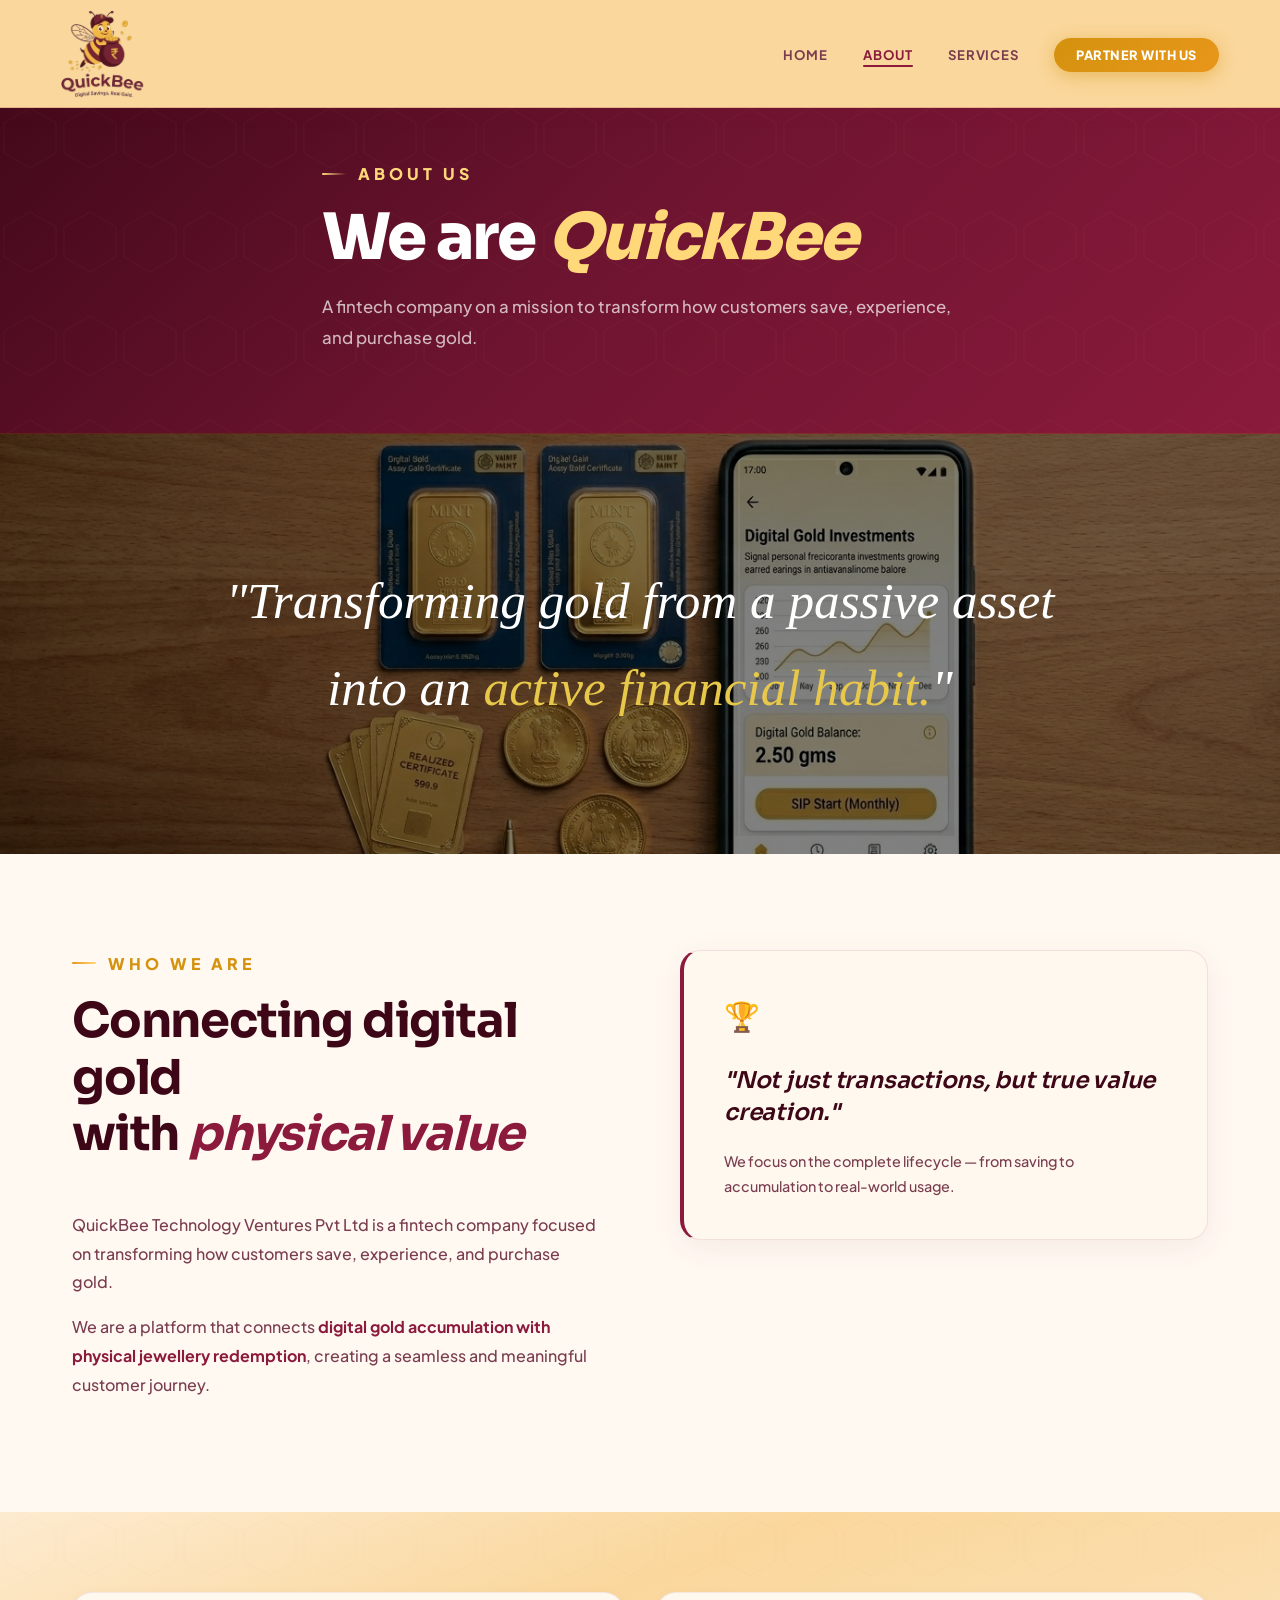
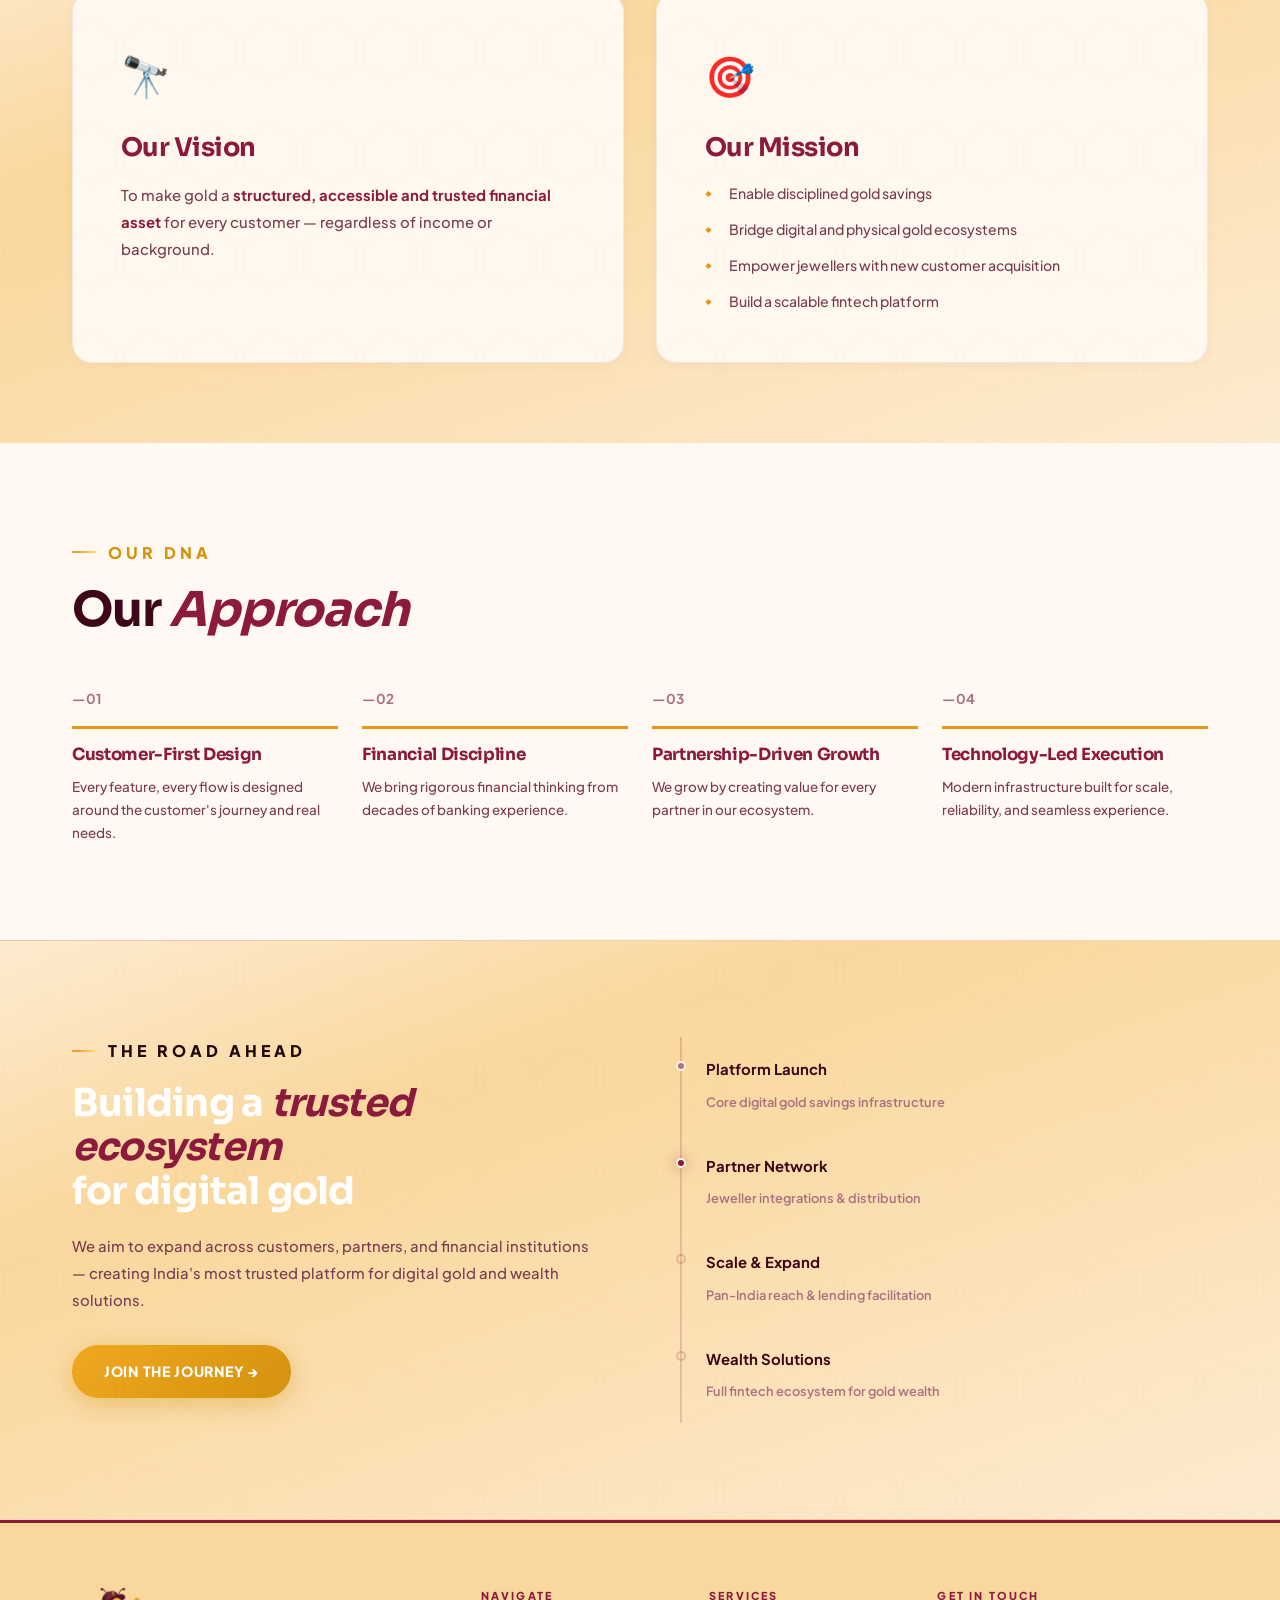
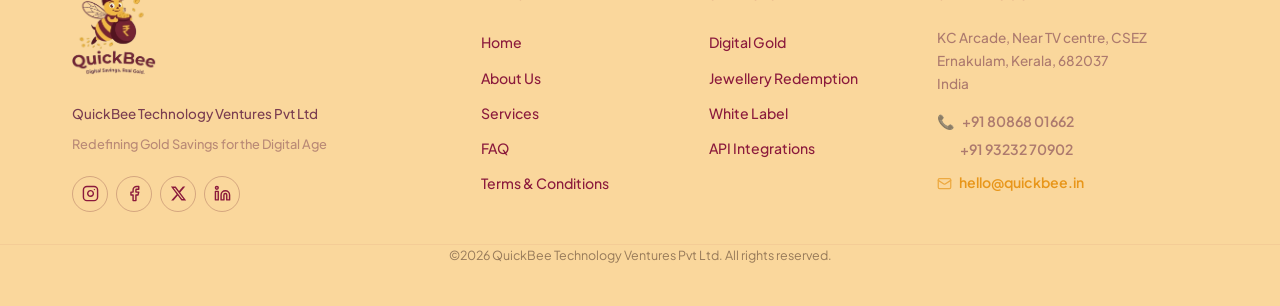
==== commit 4869f409: "Add files via upload" ====
--- a/about.html
+++ b/about.html
@@ -3,7 +3,7 @@
 <head>
   <meta charset="UTF-8" />
   <meta name="viewport" content="width=device-width, initial-scale=1.0" />
-  <title>About Us — Quickbee</title>
+  <title>About Us — QuickBee</title>
   <link rel="stylesheet" href="styles.css" />
   <link rel="preconnect" href="https://fonts.googleapis.com">
   <link rel="preconnect" href="https://fonts.gstatic.com" crossorigin>
@@ -21,7 +21,7 @@
     <li><a href="about.html" class="active">About</a></li>
     <li><a href="services.html">Services</a></li>
     <!--<li><a href="team.html">Team</a></li>-->
-    <li><a href="index.html#contact" class="nav-cta">Partner With Us</a></li>
+    <li><a href="#contact" class="nav-cta">Partner With Us</a></li>
   </ul>
   <button class="hamburger" id="hamburger">
     <span></span><span></span><span></span>
@@ -36,7 +36,7 @@
   </div>
   <div class="container page-hero-content">
     <div class="section-label reveal" >About Us</div>
-    <h1 class="reveal">We are <em>Quickbee</em></h1>
+    <h1 class="reveal">We are <em>QuickBee</em></h1>
     <p class="reveal">A fintech company on a mission to transform how customers save, experience, and purchase gold.</p>
   </div>
 </section>
@@ -56,7 +56,7 @@
     <div class="about-text reveal">
       <div class="section-label">Who We Are</div>
       <h2 class="section-title">Connecting digital gold<br/>with <em>physical value</em></h2>
-      <p>Quickbee Technology Ventures Pvt Ltd is a fintech company focused on transforming how customers save, experience, and purchase gold.</p>
+      <p>QuickBee Technology Ventures Pvt Ltd is a fintech company focused on transforming how customers save, experience, and purchase gold.</p>
       <p>We are a platform that connects <strong>digital gold accumulation with physical jewellery redemption</strong>, creating a seamless and meaningful customer journey.</p>
     </div>
     <div class="about-highlight reveal">
@@ -173,7 +173,7 @@
        <a href="index.html" class="nav-logo">
   <img src="logo.png" alt="Quickbee" class="nav-logo-img">
 </a>
-      <p>Quickbee Technology Ventures Pvt Ltd</p>
+      <p>QuickBee Technology Ventures Pvt Ltd</p>
       <p style="margin-top:0.5rem; font-size:0.8rem; opacity:0.5">Redefining Gold Savings for the Digital Age</p>
 	   <div class="footer-social">
         <a href="" target="_blank" rel="noopener" aria-label="Instagram">
@@ -196,8 +196,8 @@
       <a href="index.html">Home</a>
       <a href="about.html">About Us</a> 
       <a href="services.html">Services</a>
-      <!--<a href="team.html">Team</a>-->
-	        <a href="terms.html">Terms &amp; Conditions</a>
+      <a href="faq.html">FAQ</a>
+	  <a href="terms.html">Terms &amp; Conditions</a>
 
     </div>
     <div class="footer-links">
@@ -208,21 +208,288 @@
       <a href="services.html">API Integrations</a>
     </div>
    <div class="footer-contact">
-      <h4>Get In Touch</h4>
-	        <p style="margin-top:1rem; font-size:0.85rem; opacity:0.6">KC Arcade, Near TV centre, CSEZ
-Ernakulam, Kerala, 682037
-India
-</p>
-<p style="margin-top:1rem; font-size:0.85rem; opacity:0.6">Phone:+918086801662, <br>
-        +919323270902
-
-</p>
-      <a href="mailto:hello@quickbee.in">hello@quickbee.in</a>
-      <p style="margin-top:1rem; font-size:0.85rem; opacity:0.6">©2026 Quickbee Technology Ventures Pvt Ltd. All rights reserved.</p>
-    </div>
+  <h4>Get In Touch</h4>
+  <p style="margin-top:1rem; font-size:0.85rem; opacity:0.6; line-height:1.7;">
+    KC Arcade, Near TV centre, CSEZ<br>
+    Ernakulam, Kerala, 682037<br>
+    India
+  </p>
+  <p style="margin-top:0.75rem; font-size:0.85rem; opacity:0.6; line-height:2;">
+    <a href="tel:+918086801662" style="color:inherit; text-decoration:none; display:flex; align-items:center; gap:0.4rem;">
+      <span>📞</span> +91 80868 01662
+    </a>
+    <a href="tel:+919323270902" style="color:inherit; text-decoration:none; display:flex; align-items:center; gap:0.4rem; padding-left:1.4rem;">
+      +91 93232 70902
+    </a>
+  </p>
+  <p style="margin-top:0.5rem; font-size:0.85rem;">
+   <a href="mailto:hello@quickbee.in" style="display:flex; align-items:center; gap:0.4rem;">
+  <svg xmlns="http://www.w3.org/2000/svg" width="15" height="15" viewBox="0 0 24 24" fill="none" stroke="currentColor" stroke-width="2" stroke-linecap="round" stroke-linejoin="round" style="flex-shrink:0; opacity:0.7;">
+    <rect x="2" y="4" width="20" height="16" rx="2"/>
+    <path d="m22 7-8.97 5.7a1.94 1.94 0 0 1-2.06 0L2 7"/>
+  </svg>
+  hello@quickbee.in
+</a>
+  </p>
+ 
+</div>
+  </div>
+    <div class="footer-bottom">
+    ©2026 QuickBee Technology Ventures Pvt Ltd. All rights reserved.
   </div>
 </footer>
 
 <script src="main.js"></script>
+<!--
+  ╔══════════════════════════════════════════════════════╗
+  ║  QUICKBEE — PARTNER WITH US POPUP                   ║
+  ║  Paste this entire block before </body> in          ║
+  ║  index.html, about.html, services.html, team.html   ║
+  ╚══════════════════════════════════════════════════════╝
+-->
+
+<!-- ── MODAL ─────────────────────────────────────────── -->
+<div id="partnerModal" class="pm-overlay" role="dialog" aria-modal="true" aria-labelledby="pmTitle">
+  <div class="pm-backdrop" id="pmBackdrop"></div>
+  <div class="pm-modal">
+    <div class="pm-bar"></div>
+    <button class="pm-close" id="pmClose" aria-label="Close">✕</button>
+
+    <div class="pm-header">
+      <div class="pm-icon">🤝</div>
+      <div>
+        <h2 id="pmTitle">Partner With Us</h2>
+        <p>Join the QuickBee ecosystem — let's grow together</p>
+      </div>
+    </div>
+
+    <!-- Form -->
+    <form id="partnerForm" enctype="multipart/form-data" novalidate>
+      <div class="pm-row">
+        <div class="pm-field">
+          <label for="pmName">Full Name <span class="req">*</span></label>
+          <input type="text" id="pmName" name="name" placeholder="Your full name" autocomplete="name" />
+          <span class="pm-err" id="errName"></span>
+        </div>
+        <div class="pm-field">
+          <label for="pmOrg">Organization <span class="req">*</span></label>
+          <input type="text" id="pmOrg" name="org" placeholder="Company / shop name" />
+          <span class="pm-err" id="errOrg"></span>
+        </div>
+      </div>
+
+      <div class="pm-row">
+        <div class="pm-field">
+          <label for="pmEmail">Email Address <span class="req">*</span></label>
+          <input type="email" id="pmEmail" name="email" placeholder="you@example.com" autocomplete="email" />
+          <span class="pm-err" id="errEmail"></span>
+        </div>
+        <div class="pm-field">
+          <label for="pmPhone">Phone Number <span class="req">*</span></label>
+          <input type="tel" id="pmPhone" name="phone" placeholder="+91 98765 43210" autocomplete="tel" />
+          <span class="pm-err" id="errPhone"></span>
+        </div>
+      </div>
+
+      <div class="pm-field">
+        <label for="pmType">Type of Partnership <span class="req">*</span></label>
+        <div class="pm-select-wrap">
+          <select id="pmType" name="type">
+            <option value="">— Select a partnership type —</option>
+            <option value="Jeweller Partner">Jeweller Partner</option>
+            <option value="Distribution Partner">Distribution Partner</option>
+            <option value="Lending Partner">Lending Partner</option>
+            <option value="Technology Partner">Technology Partner</option>
+            <option value="Other">Other</option>
+          </select>
+          <span class="pm-arrow">▾</span>
+        </div>
+        <span class="pm-err" id="errType"></span>
+      </div>
+
+      <div class="pm-field">
+        <label>Upload Document <span class="pm-opt">(optional · PDF / JPG / PNG · max 5 MB)</span></label>
+        <label class="pm-upload" id="pmUploadLabel" for="pmDoc">
+          <span>📎</span>
+          <span id="pmFileName">Click to choose file or drag &amp; drop</span>
+          <input type="file" id="pmDoc" name="document" accept=".pdf,.jpg,.jpeg,.png" />
+        </label>
+        <span class="pm-err" id="errDoc"></span>
+      </div>
+
+      <div class="pm-field">
+        <label for="pmMsg">Message <span class="req">*</span></label>
+        <textarea id="pmMsg" name="message" rows="4" placeholder="Tell us about yourself and how you'd like to partner with QuickBee…"></textarea>
+        <div class="pm-char-row">
+          <span class="pm-err" id="errMsg"></span>
+          <span id="pmCharCount" class="pm-count">0 / 1000</span>
+        </div>
+      </div>
+
+      <button type="submit" class="pm-submit" id="pmSubmit">
+        <span id="pmBtnText">Send Partnership Request</span>
+        <span id="pmSpinner" class="pm-spinner" style="display:none;"></span>
+      </button>
+    </form>
+
+    <!-- Success -->
+    <div class="pm-success" id="pmSuccess" style="display:none;">
+      <div class="pm-tick">✓</div>
+      <h3>Request Sent!</h3>
+      <p>Thank you for reaching out. Our team will get back to you within <strong>1–2 business days</strong>.</p>
+      <button class="pm-submit" onclick="closePartnerModal()">Close</button>
+    </div>
+
+    <!-- Server error -->
+    <div class="pm-server-err" id="pmServerErr" style="display:none;"></div>
+  </div>
+</div>
+
+
+<!-- ── SCRIPT ─────────────────────────────────────────── -->
+<script>
+(function(){
+  const modal    = document.getElementById('partnerModal');
+  const form     = document.getElementById('partnerForm');
+  const backdrop = document.getElementById('pmBackdrop');
+  const closeBtn = document.getElementById('pmClose');
+  const fileInput= document.getElementById('pmDoc');
+  const fileName = document.getElementById('pmFileName');
+  const msgArea  = document.getElementById('pmMsg');
+  const charCount= document.getElementById('pmCharCount');
+  const btnText  = document.getElementById('pmBtnText');
+  const spinner  = document.getElementById('pmSpinner');
+  const submitBtn= document.getElementById('pmSubmit');
+  const success  = document.getElementById('pmSuccess');
+  const serverErr= document.getElementById('pmServerErr');
+
+  /* ── Open ── */
+  function openPartnerModal(e){
+    if(e) e.preventDefault();
+    modal.classList.add('active');
+    document.body.style.overflow='hidden';
+    form.style.display='';
+    success.style.display='none';
+    serverErr.style.display='none';
+    form.reset();
+    fileName.textContent='Click to choose file or drag & drop';
+    charCount.textContent='0 / 1000';
+    clearAll();
+  }
+  window.openPartnerModal = openPartnerModal;
+
+  /* ── Close ── */
+  function closePartnerModal(){
+    modal.classList.remove('active');
+    document.body.style.overflow='';
+  }
+  window.closePartnerModal = closePartnerModal;
+
+  /* Bind all "Partner With Us" links */
+  document.querySelectorAll('a.nav-cta, a[href="#contact"]').forEach(el=>{
+    el.addEventListener('click', openPartnerModal);
+  });
+
+  backdrop.addEventListener('click', closePartnerModal);
+  closeBtn.addEventListener('click', closePartnerModal);
+  document.addEventListener('keydown', e=>{
+    if(e.key==='Escape' && modal.classList.contains('active')) closePartnerModal();
+  });
+
+  /* ── Char counter ── */
+  msgArea.addEventListener('input',()=>{
+    const n=msgArea.value.length;
+    charCount.textContent=n+' / 1000';
+    charCount.style.color=n>900?'#e53935':'#AA7080';
+  });
+
+  /* ── File picker ── */
+  fileInput.addEventListener('change',()=>{
+    const f=fileInput.files[0];
+    if(!f){ fileName.textContent='Click to choose file or drag & drop'; return; }
+    if(f.size>5*1024*1024){
+      showErr('errDoc','File must be under 5 MB');
+      fileInput.value='';
+      fileName.textContent='Click to choose file or drag & drop';
+      return;
+    }
+    clearErr('errDoc');
+    fileName.textContent=f.name;
+  });
+
+  const uploadLabel=document.getElementById('pmUploadLabel');
+  uploadLabel.addEventListener('dragover',e=>{ e.preventDefault(); uploadLabel.style.borderColor='#8B1A3C'; });
+  uploadLabel.addEventListener('dragleave',()=>{ uploadLabel.style.borderColor=''; });
+  uploadLabel.addEventListener('drop',e=>{
+    e.preventDefault(); uploadLabel.style.borderColor='';
+    if(e.dataTransfer.files[0]){ fileInput.files=e.dataTransfer.files; fileInput.dispatchEvent(new Event('change')); }
+  });
+
+  /* ── Validation helpers ── */
+  function showErr(id,msg){
+    const el=document.getElementById(id); if(!el) return;
+    el.textContent=msg;
+    el.closest('.pm-field')?.querySelector('input,select,textarea')?.classList.add('err');
+  }
+  function clearErr(id){
+    const el=document.getElementById(id); if(!el) return;
+    el.textContent='';
+    el.closest('.pm-field')?.querySelector('input,select,textarea')?.classList.remove('err');
+  }
+  function clearAll(){ ['errName','errOrg','errEmail','errPhone','errType','errDoc','errMsg'].forEach(clearErr); }
+
+  /* Live clear on input */
+  [{id:'pmName',err:'errName'},{id:'pmOrg',err:'errOrg'},{id:'pmEmail',err:'errEmail'},
+   {id:'pmPhone',err:'errPhone'},{id:'pmType',err:'errType'},{id:'pmMsg',err:'errMsg'}
+  ].forEach(({id,err})=>{
+    document.getElementById(id)?.addEventListener('input',()=>clearErr(err));
+  });
+
+  function validate(){
+    clearAll(); let ok=true;
+    const v=id=>document.getElementById(id).value.trim();
+    if(v('pmName').length<2)                              { showErr('errName','Please enter your full name'); ok=false; }
+    if(v('pmOrg').length<2)                               { showErr('errOrg','Please enter your organization'); ok=false; }
+    if(!/^[^\s@]+@[^\s@]+\.[^\s@]+$/.test(v('pmEmail'))) { showErr('errEmail','Please enter a valid email address'); ok=false; }
+    if(!/^[+\d\s\-()\[\]]{7,20}$/.test(v('pmPhone')))    { showErr('errPhone','Please enter a valid phone number'); ok=false; }
+    if(!v('pmType'))                                       { showErr('errType','Please select a partnership type'); ok=false; }
+    if(v('pmMsg').length<20)                               { showErr('errMsg','Please write at least 20 characters'); ok=false; }
+    if(v('pmMsg').length>1000)                             { showErr('errMsg','Message must be under 1000 characters'); ok=false; }
+    return ok;
+  }
+
+  /* ── Submit → PHP ── */
+  form.addEventListener('submit', async function(e){
+    e.preventDefault();
+    if(!validate()) return;
+
+    btnText.style.display='none';
+    spinner.style.display='';
+    submitBtn.disabled=true;
+    serverErr.style.display='none';
+
+    try {
+      const res  = await fetch('send_partner.php',{ method:'POST', body: new FormData(form) });
+      const json = await res.json();
+      if(json.success){
+        form.style.display='none';
+        success.style.display='';
+      } else {
+        const msg = json.errors ? json.errors.join('<br>') : (json.error||'Something went wrong. Please try again.');
+        serverErr.innerHTML='⚠️ '+msg;
+        serverErr.style.display='';
+      }
+    } catch(err){
+      serverErr.textContent='⚠️ Network error — please check your connection and try again.';
+      serverErr.style.display='';
+    } finally {
+      btnText.style.display='';
+      spinner.style.display='none';
+      submitBtn.disabled=false;
+    }
+  });
+
+})();
+</script>
 </body>
 </html>
--- a/styles.css
+++ b/styles.css
@@ -304,7 +304,7 @@
   font-weight: 800;
   letter-spacing: 0.25em;
   text-transform: uppercase;
-  color: var(--gold-warm);
+  color: var(--gold);
   margin-bottom: 1rem;
   display: flex;
   align-items: center;
@@ -1131,7 +1131,7 @@
   opacity: 0.04;
 }
 
-.ecosystem .section-label { color: var(--gold-pale); }
+.ecosystem .section-label { color: var(--gold-honey); }
 .ecosystem .section-label::before { background: linear-gradient(90deg, var(--gold-pale), transparent); }
 .ecosystem .section-title { color: #fff; }
 
@@ -2100,3 +2100,63 @@
   .eco-card { padding: 1.5rem 1rem; }
   .team-card { padding: 1.5rem 1rem; }
 }
+.pm-overlay{display:none;position:fixed;inset:0;z-index:9000;align-items:center;justify-content:center;padding:1rem;}
+.pm-overlay.active{display:flex;}
+.pm-backdrop{position:absolute;inset:0;background:rgba(30,8,8,.75);backdrop-filter:blur(6px);-webkit-backdrop-filter:blur(6px);animation:pmFade .25s ease;}
+.pm-modal{position:relative;background:#fff;border-radius:20px;width:100%;max-width:620px;max-height:92vh;overflow-y:auto;box-shadow:0 40px 90px rgba(30,8,8,.4),0 0 0 1px rgba(139,26,60,.1);animation:pmUp .35s cubic-bezier(.22,.61,.36,1);scrollbar-width:thin;scrollbar-color:rgba(139,26,60,.2) transparent;}
+.pm-modal::-webkit-scrollbar{width:4px;}.pm-modal::-webkit-scrollbar-thumb{background:rgba(139,26,60,.2);border-radius:4px;}
+.pm-bar{position:sticky;top:0;height:4px;background:linear-gradient(90deg,#8B1A3C,#D4920E,#FFD87A);border-radius:20px 20px 0 0;z-index:2;}
+.pm-close{position:absolute;top:1rem;right:1rem;z-index:10;background:rgba(139,26,60,.07);border:none;width:32px;height:32px;border-radius:50%;display:flex;align-items:center;justify-content:center;cursor:pointer;font-size:.8rem;color:#7A3D50;transition:background .2s,color .2s;}
+.pm-close:hover{background:rgba(139,26,60,.16);color:#8B1A3C;}
+.pm-header{display:flex;align-items:center;gap:1rem;padding:1.75rem 2rem 1.25rem;}
+.pm-icon{width:52px;height:52px;background:linear-gradient(135deg,rgba(139,26,60,.09),rgba(212,146,14,.1));border-radius:14px;border:1.5px solid rgba(139,26,60,.12);display:flex;align-items:center;justify-content:center;font-size:1.5rem;flex-shrink:0;}
+.pm-header h2{font-family:'Sora',sans-serif;font-size:1.4rem;font-weight:700;color:#3D0718;margin:0 0 .2rem;letter-spacing:-.02em;}
+.pm-header p{font-size:.84rem;color:#7A3D50;margin:0;font-weight:500;}
+#partnerForm{padding:0 2rem 2rem;}
+.pm-row{display:grid;grid-template-columns:1fr 1fr;gap:1rem;}
+.pm-field{display:flex;flex-direction:column;gap:.4rem;margin-bottom:1rem;}
+.pm-field label{font-size:.75rem;font-weight:700;color:#4A1525;letter-spacing:.05em;text-transform:uppercase;}
+.req{color:#8B1A3C;}.pm-opt{text-transform:none;font-weight:500;color:#AA7080;letter-spacing:0;}
+.pm-field input,.pm-field textarea,.pm-field select{font-family:inherit;font-size:.9rem;font-weight:500;color:#1E0808;background:#FFFAF5;border:1.5px solid rgba(139,26,60,.15);border-radius:10px;padding:.7rem .9rem;outline:none;transition:border-color .2s,box-shadow .2s;width:100%;box-sizing:border-box;}
+.pm-field input::placeholder,.pm-field textarea::placeholder{color:#AA7080;}
+.pm-field input:focus,.pm-field textarea:focus,.pm-field select:focus{border-color:#8B1A3C;box-shadow:0 0 0 3px rgba(139,26,60,.1);background:#fff;}
+.pm-field input.err,.pm-field textarea.err,.pm-field select.err{border-color:#e53935;box-shadow:0 0 0 3px rgba(229,57,53,.1);}
+.pm-field textarea{resize:vertical;min-height:100px;}
+.pm-select-wrap{position:relative;}
+.pm-select-wrap select{appearance:none;padding-right:2.5rem;cursor:pointer;}
+.pm-arrow{position:absolute;right:.9rem;top:50%;transform:translateY(-50%);color:#8B1A3C;font-size:.85rem;pointer-events:none;}
+.pm-upload{display:flex;align-items:center;gap:.75rem;background:#FFFAF5;border:1.5px dashed rgba(139,26,60,.25);border-radius:10px;padding:.75rem 1rem;cursor:pointer;transition:border-color .2s,background .2s;font-size:.88rem;color:#7A3D50;font-weight:500;}
+.pm-upload:hover{border-color:#8B1A3C;background:#fff;}
+.pm-upload input{display:none;}
+#pmFileName{flex:1;overflow:hidden;text-overflow:ellipsis;white-space:nowrap;}
+.pm-char-row{display:flex;justify-content:space-between;align-items:flex-start;min-height:1.1rem;}
+.pm-count{font-size:.72rem;color:#AA7080;white-space:nowrap;margin-left:auto;}
+.pm-err{font-size:.74rem;color:#e53935;font-weight:600;min-height:1rem;display:block;}
+.pm-submit{width:100%;background:linear-gradient(135deg,#8B1A3C,#A82B50);color:#fff;border:none;border-radius:50px;padding:1rem;font-family:inherit;font-size:.95rem;font-weight:800;letter-spacing:.03em;cursor:pointer;transition:all .25s;box-shadow:0 6px 22px rgba(139,26,60,.32);display:flex;align-items:center;justify-content:center;gap:.5rem;margin-top:.5rem;}
+.pm-submit:hover:not(:disabled){transform:translateY(-2px);box-shadow:0 12px 32px rgba(139,26,60,.42);}
+.pm-submit:disabled{opacity:.65;cursor:not-allowed;}
+.pm-spinner{width:18px;height:18px;border:2.5px solid rgba(255,255,255,.3);border-top-color:#fff;border-radius:50%;animation:spin .7s linear infinite;}
+.pm-success{padding:2.5rem 2rem;text-align:center;}
+.pm-tick{width:64px;height:64px;background:linear-gradient(135deg,#8B1A3C,#D4920E);border-radius:50%;display:flex;align-items:center;justify-content:center;font-size:1.8rem;color:#fff;margin:0 auto 1.25rem;box-shadow:0 8px 24px rgba(139,26,60,.35);}
+.pm-success h3{font-family:'Sora',sans-serif;font-size:1.5rem;color:#3D0718;font-weight:700;margin-bottom:.75rem;}
+.pm-success p{font-size:.92rem;color:#7A3D50;line-height:1.7;margin-bottom:1.75rem;}
+.pm-server-err{margin:0 2rem 1.5rem;background:rgba(229,57,53,.07);border:1px solid rgba(229,57,53,.25);border-radius:8px;padding:.75rem 1rem;font-size:.84rem;color:#c62828;font-weight:600;}
+@keyframes pmFade{from{opacity:0}to{opacity:1}}
+@keyframes pmUp{from{opacity:0;transform:translateY(40px) scale(.97)}to{opacity:1;transform:translateY(0) scale(1)}}
+@keyframes spin{to{transform:rotate(360deg)}}
+@media(max-width:600px){
+  .pm-overlay{align-items:flex-end;padding:0;}
+  .pm-modal{border-radius:16px 16px 0 0;max-height:95vh;}
+  .pm-row{grid-template-columns:1fr;}
+  .pm-header{padding:1.25rem 1.25rem 1rem;}
+  #partnerForm{padding:0 1.25rem 1.5rem;}
+  .pm-success{padding:2rem 1.25rem;}
+  .pm-server-err{margin:0 1.25rem 1.25rem;}
+}
+.footer-bottom {
+  text-align: center;
+  font-size: 0.78rem;
+  opacity: 0.45;
+  border-top: 1px solid rgba(139,26,60,0.12);
+  margin-top: 2rem;
+}
